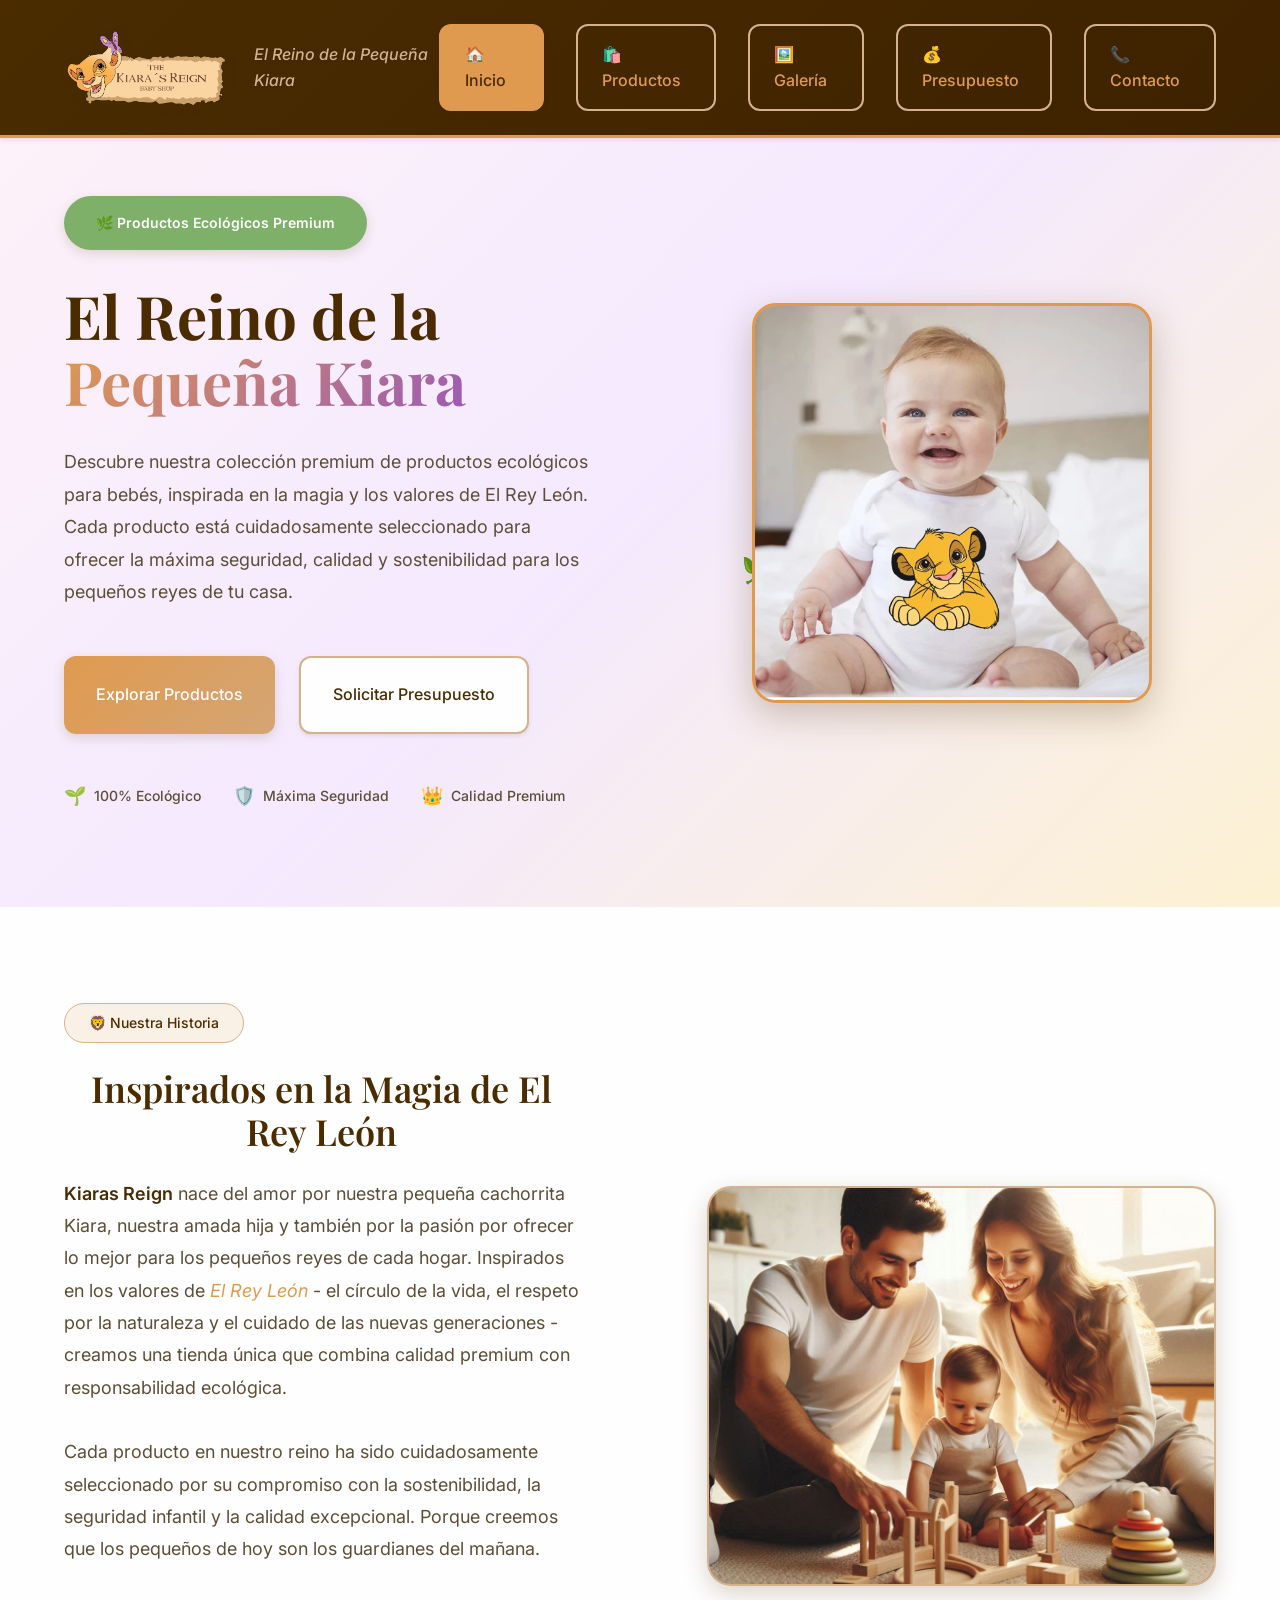
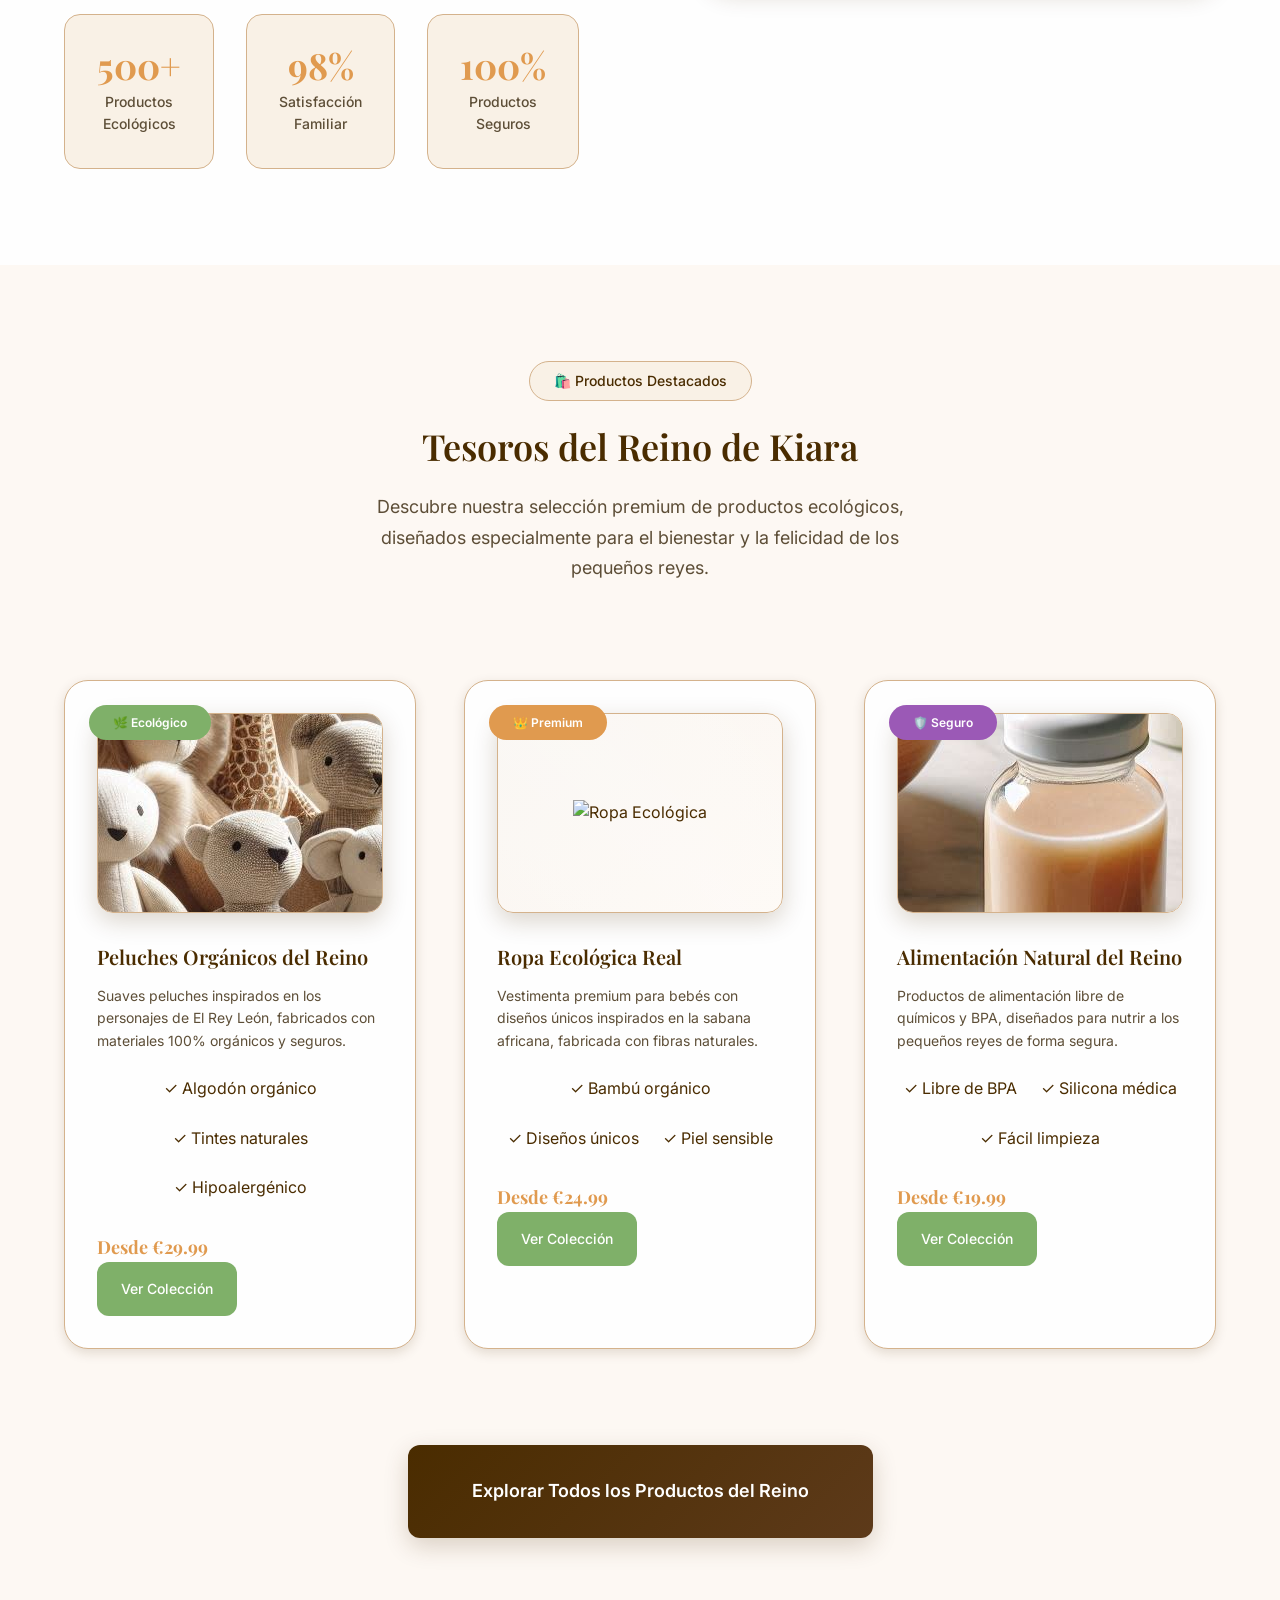
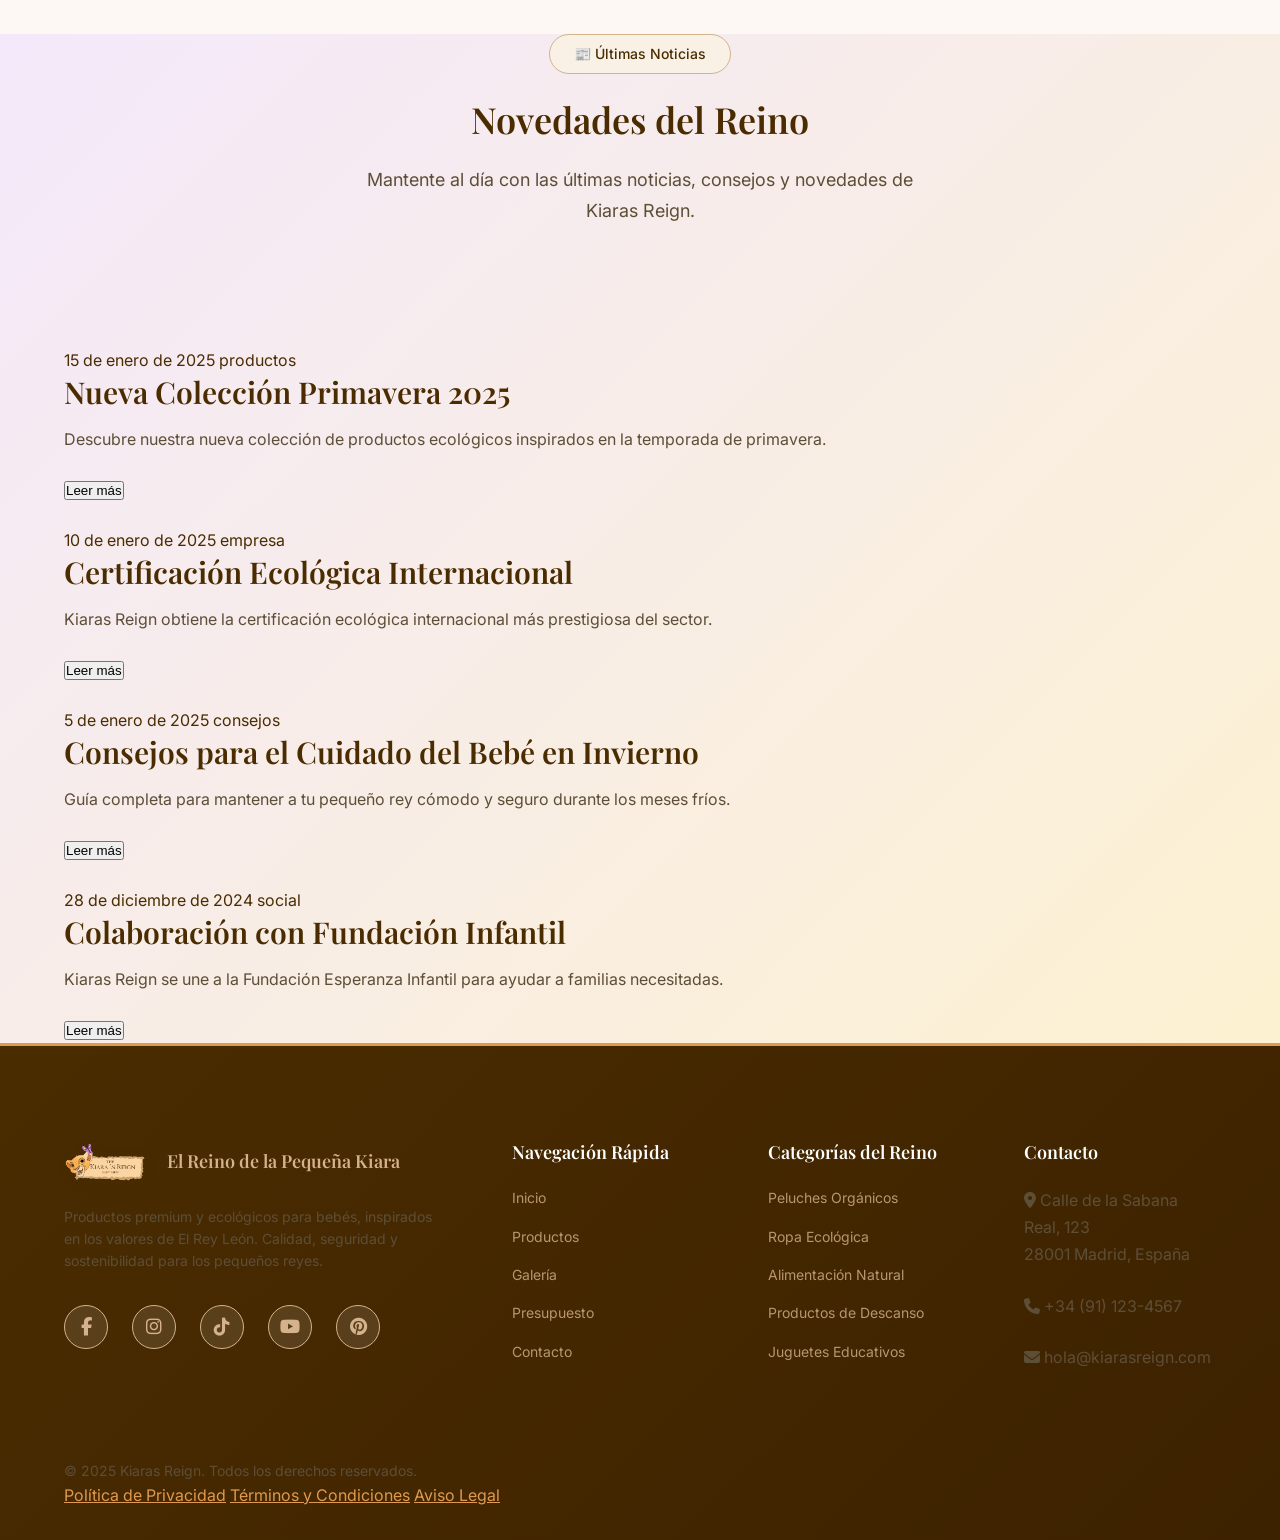
==== index.html @ 6eb83f9e "Add files via upload" ====
<!DOCTYPE html>
<html lang="es">
<head>
    <meta charset="UTF-8">
    <meta name="viewport" content="width=device-width, initial-scale=1.0">
    <title>Kiaras Reign - Tienda Premium de Productos para Bebés | El Reino de la Pequeña Kiara</title>
    <meta name="description" content="Kiaras Reign - Tienda premium de productos ecológicos para bebés inspirada en El Rey León. Calidad, seguridad y sostenibilidad para los pequeños reyes de la casa.">
    <meta name="keywords" content="productos bebés, ecológico, sostenible, Rey León, Kiara, premium, seguridad infantil, productos naturales">
    <meta name="author" content="Kiaras Reign Baby Shop">
    <meta name="robots" content="index, follow">
    
    <!-- Open Graph -->
    <meta property="og:title" content="Kiaras Reign - El Reino de la Pequeña Kiara">
    <meta property="og:description" content="Productos premium y ecológicos para bebés inspirados en El Rey León">
    <meta property="og:type" content="website">
    <meta property="og:url" content="https://kiarasreign.com">
    <meta property="og:image" content="https://kiarasreign.com/images/og-kiara.jpg">
    
    <link rel="canonical" href="https://kiarasreign.com">
    <link rel="stylesheet" href="css/style.css">
    <link rel="preconnect" href="https://fonts.googleapis.com">
    <link rel="preconnect" href="https://fonts.gstatic.com" crossorigin>
    <link href="https://fonts.googleapis.com/css2?family=Playfair+Display:wght@400;600;700&family=Inter:wght@300;400;500;600&display=swap" rel="stylesheet">

    <!-- Iconos -->
    <link rel="stylesheet" href="https://cdnjs.cloudflare.com/ajax/libs/font-awesome/6.5.2/css/all.min.css" integrity="sha512-SnH5WK+bZxgPHs44uWIX+LLJAJ9/2PkPKZ5QiAj6Ta86w+fsb2TkcmfRyVX3pBnMFcV7oQPJkl9QevSCWr3W6A==" crossorigin="anonymous" referrerpolicy="no-referrer">
</head>
<body>
    <!-- Header Principal -->
    <header class="main-header">
        <nav class="navbar">
            <div class="nav-container">
                <div class="logo">
                    <div class="logo-icon">
                        <img src="images/logo.png" alt="Kiaras Reign - El Reino de la Pequeña Kiara" class="logo-image">
                    </div>
                    <div class="logo-text">
                        <span class="tagline">El Reino de la Pequeña Kiara</span>
                    </div>
                </div>

                <ul class="nav-menu">
                    <li><a href="index.html" class="nav-link active">🏠 Inicio</a></li>
                    <li><a href="productos.html" class="nav-link">🛍️ Productos</a></li>
                    <li><a href="galeria.html" class="nav-link">🖼️ Galería</a></li>
                    <li><a href="presupuesto.html" class="nav-link">💰 Presupuesto</a></li>
                    <li><a href="contacto.html" class="nav-link">📞 Contacto</a></li>
                </ul>
                <div class="hamburger">
                    <span></span>
                    <span></span>
                    <span></span>
                </div>
            </div>
        </nav>
    </header>

    <!-- Contenido Principal -->
    <main class="main-content">
        <!-- Sección Hero -->
        <section class="hero-section">
            <div class="hero-container">
                <div class="hero-content">
                    <div class="hero-badge">🌿 Productos Ecológicos Premium</div>
                    <h1 class="hero-title">
                        El Reino de la 
                        <span class="text-gradient">Pequeña Kiara</span>
                    </h1>
                    <p class="hero-description">
                        Descubre nuestra colección premium de productos ecológicos para bebés, 
                        inspirada en la magia y los valores de El Rey León. Cada producto está 
                        cuidadosamente seleccionado para ofrecer la máxima seguridad, calidad 
                        y sostenibilidad para los pequeños reyes de tu casa.
                    </p>
                    <div class="hero-buttons">
                        <a href="productos.html" class="btn btn-primary">
                            Explorar Productos
                        </a>
                        <a href="presupuesto.html" class="btn btn-secondary">
                            Solicitar Presupuesto
                        </a>
                    </div>
                    <div class="hero-features">
                        <div class="feature-item">
                            <span class="feature-icon">🌱</span>
                            <span>100% Ecológico</span>
                        </div>
                        <div class="feature-item">
                            <span class="feature-icon">🛡️</span>
                            <span>Máxima Seguridad</span>
                        </div>
                        <div class="feature-item">
                            <span class="feature-icon">👑</span>
                            <span>Calidad Premium</span>
                        </div>
                    </div>
                </div>
                <div class="hero-visual">
                    <div class="floating-elements">
                        <div class="floating-item crown">👑</div>
                        <div class="floating-item leaf">🌿</div>
                        <div class="floating-item heart">💚</div>
                        <div class="floating-item star">⭐</div>
                    </div>
                    <div class="hero-image-placeholder">
                        <img src="images/kiara.jpg" alt="El Reino de Kiara" class="hero-main-image">
                    </div>
                </div>
            </div>
        </section>

        <!-- Sección Sobre Nosotros -->
        <section class="about-section">
            <div class="container">
                <div class="about-content">
                    <div class="about-text">
                        <div class="section-badge">🦁 Nuestra Historia</div>
                        <h2 class="section-title">Inspirados en la Magia de El Rey León</h2>
                        <div class="about-description">
                            <p>
                                <strong>Kiaras Reign</strong> nace del amor por nuestra pequeña cachorrita Kiara, nuestra amada hija y también
                                por la pasión por ofrecer lo mejor para los pequeños reyes de cada hogar. 
                                Inspirados en los valores de <em>El Rey León</em> - el círculo de la vida, el respeto por la naturaleza 
                                y el cuidado de las nuevas generaciones - creamos una tienda única que combina calidad premium 
                                con responsabilidad ecológica.
                            </p>
                            <p>
                                Cada producto en nuestro reino ha sido cuidadosamente seleccionado por su compromiso con la 
                                sostenibilidad, la seguridad infantil y la calidad excepcional. Porque creemos que los pequeños 
                                de hoy son los guardianes del mañana.
                            </p>
                        </div>
                        <div class="about-stats">
                            <div class="stat-item">
                                <div class="stat-number">500+</div>
                                <div class="stat-label">Productos Ecológicos</div>
                            </div>
                            <div class="stat-item">
                                <div class="stat-number">98%</div>
                                <div class="stat-label">Satisfacción Familiar</div>
                            </div>
                            <div class="stat-item">
                                <div class="stat-number">100%</div>
                                <div class="stat-label">Productos Seguros</div>
                            </div>
                        </div>
                    </div>
                    <div class="about-image">
                        <div class="image-placeholder">
                            <div class="image-content">
                                <img src="images/familia.jpg" alt="Familia jugando con Kiaras Reign" class="about-main-image">
                            </div>
                        </div>
                        <div class="image-badges">
                            <div class="badge eco">🌿 Eco-Friendly</div>
                            <div class="badge premium">👑 Premium</div>
                        </div>
                    </div>
                </div>
            </div>
        </section>

        <!-- Sección Productos Destacados -->
        <section class="products-section">
            <div class="container">
                <div class="section-header">
                    <div class="section-badge">🛍️ Productos Destacados</div>
                    <h2 class="section-title">Tesoros del Reino de Kiara</h2>
                    <p class="section-description">
                        Descubre nuestra selección premium de productos ecológicos, diseñados especialmente 
                        para el bienestar y la felicidad de los pequeños reyes.
                    </p>
                </div>
                <div class="products-grid">
                    <div class="product-card">
                        <div class="product-badge eco">🌿 Ecológico</div>
                        <div class="product-image">
                            <div class="image-placeholder">
                                <div class="image-content">
                                    <img src="images/peluche.jpg" alt="Peluche Orgánico" class="teddy-bear-image">
                                </div>
                            </div>
                        </div>
                        <div class="product-info">
                            <h3 class="product-title">Peluches Orgánicos del Reino</h3>
                            <p class="product-description">
                                Suaves peluches inspirados en los personajes de El Rey León, 
                                fabricados con materiales 100% orgánicos y seguros.
                            </p>
                            <div class="product-features">
                                <span class="feature">✓ Algodón orgánico</span>
                                <span class="feature">✓ Tintes naturales</span>
                                <span class="feature">✓ Hipoalergénico</span>
                            </div>
                            <div class="product-price">Desde €29.99</div>
                            <a href="productos.html" class="btn btn-product">Ver Colección</a>
                        </div>
                    </div>

                    <div class="product-card">
                        <div class="product-badge premium">👑 Premium</div>
                        <div class="product-image">
                            <div class="image-placeholder">
                                <div class="image-content">
                                    <img src="images/ropa.jpg" alt="Ropa Ecológica" class="clothes-image">
                                </div>
                            </div>
                        </div>
                        <div class="product-info">
                            <h3 class="product-title">Ropa Ecológica Real</h3>
                            <p class="product-description">
                                Vestimenta premium para bebés con diseños únicos inspirados 
                                en la sabana africana, fabricada con fibras naturales.
                            </p>
                            <div class="product-features">
                                <span class="feature">✓ Bambú orgánico</span>
                                <span class="feature">✓ Diseños únicos</span>
                                <span class="feature">✓ Piel sensible</span>
                            </div>
                            <div class="product-price">Desde €24.99</div>
                            <a href="productos.html" class="btn btn-product">Ver Colección</a>
                        </div>
                    </div>

                    <div class="product-card">
                        <div class="product-badge safe">🛡️ Seguro</div>
                        <div class="product-image">
                            <div class="image-placeholder">
                                <div class="image-content">
                                    <img src="images/bodegón.jpg" alt="Alimentación Natural" class="food-image">
                                </div>
                            </div>
                        </div>
                        <div class="product-info">
                            <h3 class="product-title">Alimentación Natural del Reino</h3>
                            <p class="product-description">
                                Productos de alimentación libre de químicos y BPA, 
                                diseñados para nutrir a los pequeños reyes de forma segura.
                            </p>
                            <div class="product-features">
                                <span class="feature">✓ Libre de BPA</span>
                                <span class="feature">✓ Silicona médica</span>
                                <span class="feature">✓ Fácil limpieza</span>
                            </div>
                            <div class="product-price">Desde €19.99</div>
                            <a href="productos.html" class="btn btn-product">Ver Colección</a>
                        </div>
                    </div>
                </div>
                <div class="products-cta">
                    <a href="productos.html" class="btn btn-primary-large">
                        Explorar Todos los Productos del Reino
                    </a>
                </div>
            </div>
        </section>

        <!-- Sección de Noticias (Nueva) -->
        <section class="news-section">
            <div class="container">
                <div class="section-header">
                    <div class="section-badge">📰 Últimas Noticias</div>
                    <h2 class="section-title">Novedades del Reino</h2>
                    <p class="section-description">
                        Mantente al día con las últimas noticias, consejos y novedades de Kiaras Reign.
                    </p>
                </div>
                <div id="news-container" class="news-grid">
                    <!-- Las noticias se cargarán aquí dinámicamente -->
                    <div class="loading-message">Cargando noticias...</div>
                </div>
            </div>
        </section>
    </main>

    <!-- Footer -->
    <footer class="main-footer">
        <div class="container">
            <div class="footer-content">
                <div class="footer-section">
                    <div class="footer-logo">
                        <div class="logo-icon">
                            <img src="images/logo.png" alt="Kiaras Reign" class="footer-logo-image">
                        </div>
                        <div class="logo-text">
                            <span>El Reino de la Pequeña Kiara</span>
                        </div>
                    </div>
                    <p class="footer-description">
                        Productos premium y ecológicos para bebés, inspirados en los valores 
                        de El Rey León. Calidad, seguridad y sostenibilidad para los pequeños reyes.
                    </p>
                    <div class="footer-social">
                        <a href="#" class="social-icon-link" aria-label="Facebook">
                            <i class="fab fa-facebook-f"></i>
                        </a>
                        <a href="#" class="social-icon-link" aria-label="Instagram">
                            <i class="fab fa-instagram"></i>
                        </a>
                        <a href="#" class="social-icon-link" aria-label="TikTok">
                            <i class="fab fa-tiktok"></i>
                        </a>
                        <a href="#" class="social-icon-link" aria-label="YouTube">
                            <i class="fab fa-youtube"></i>
                        </a>
                        <a href="#" class="social-icon-link" aria-label="Pinterest">
                            <i class="fab fa-pinterest"></i>
                        </a>
                    </div>
                </div>
                
                <div class="footer-section">
                    <h4 class="footer-title">Navegación Rápida</h4>
                    <ul class="footer-links">
                        <li><a href="index.html">Inicio</a></li>
                        <li><a href="productos.html">Productos</a></li>
                        <li><a href="galeria.html">Galería</a></li>
                        <li><a href="presupuesto.html">Presupuesto</a></li>
                        <li><a href="contacto.html">Contacto</a></li>
                    </ul>
                </div>
                
                <div class="footer-section">
                    <h4 class="footer-title">Categorías del Reino</h4>
                    <ul class="footer-links">
                        <li><a href="productos.html#peluches">Peluches Orgánicos</a></li>
                        <li><a href="productos.html#ropa">Ropa Ecológica</a></li>
                        <li><a href="productos.html#alimentacion">Alimentación Natural</a></li>
                        <li><a href="productos.html#descanso">Productos de Descanso</a></li>
                        <li><a href="productos.html#juguetes">Juguetes Educativos</a></li>
                    </ul>
                </div>
                
                <div class="footer-section">
                    <h4 class="footer-title">Contacto</h4>
                    <div class="footer-contact">
                        <p><i class="fas fa-map-marker-alt"></i> Calle de la Sabana Real, 123<br>28001 Madrid, España</p>
                        <p><i class="fas fa-phone"></i> +34 (91) 123-4567</p>
                        <p><i class="fas fa-envelope"></i> hola@kiarasreign.com</p>
                    </div>
                </div>
            </div>
            
            <div class="footer-bottom">
                <div class="footer-legal">
                    <p>&copy; 2025 Kiaras Reign. Todos los derechos reservados.</p>
                    <div class="legal-links">
                        <a href="#">Política de Privacidad</a>
                        <a href="#">Términos y Condiciones</a>
                        <a href="#">Aviso Legal</a>
                    </div>
                </div>
            </div>
        </div>
    </footer>

    <!-- Scripts -->
    <script src="js/main.js"></script>
</body>
</html>
---- css/style.css ----
/* ===== RESET Y CONFIGURACIONES GLOBALES ===== */
* {
    margin: 0;
    padding: 0;
    box-sizing: border-box;
}

html {
    scroll-behavior: smooth;
    font-size: 16px;
}

body {
    font-family: 'Inter', -apple-system, BlinkMacSystemFont, 'Segoe UI', Roboto, sans-serif;
    line-height: 1.6;
    color: var(--text-primary);
    background: linear-gradient(135deg, #FDF2F8 0%, #F3E8FF 50%, #FEF3C7 100%);
    min-height: 100vh;
}

/* ===== VARIABLES CSS ===== */
:root {
    /* Colores Primarios - Basados en mi prototipo Figma */
    --brown-savana: #4A2C00;
    --cream: #D4B28C;
    --golden-kiara: #E09A4F;
    
    /* Colores Secundarios */
    --purple-butterfly: #9B59B6;
    --green-savana: #7FB069;
    --baby-pink: #F2C8B8;
    
    /* Colores Neutros */
    --white-cloud: #FEFEFE;
    --smooth-grey: #F5F5F5;
    --medium-grey: #8B8B8B;
    
    /* Colores de Texto */
    --text-primary: #4A2C00;;
    --text-secondary: #5D4E37;
    --text-light: #8B7355;
    --text-white: #FFFFFF;
    
    /* Fondos */
    --bg-primary: #FEFEFE;
    --bg-secondary: #FDF8F3;
    --bg-accent: #F9F1E6;
    
    /* Sombras */
    --shadow-sm: 0 2px 4px rgba(74, 44, 0, 0.1);
    --shadow-md: 0 4px 12px rgba(74, 44, 0, 0.15);
    --shadow-lg: 0 8px 25px rgba(74, 44, 0, 0.2);
    --shadow-xl: 0 12px 35px rgba(74, 44, 0, 0.25);
    
    /* Transiciones */
    --transition-fast: 0.2s ease-in-out;
    --transition-normal: 0.3s ease-in-out;
    --transition-slow: 0.5s ease-in-out;
    
    /* Espaciados */
    --spacing-xs: 0.5rem;   /* 8px */
    --spacing-sm: 1rem;     /* 16px */
    --spacing-md: 1.5rem;   /* 24px */
    --spacing-lg: 2rem;     /* 32px */
    --spacing-xl: 3rem;     /* 48px */
    --spacing-2xl: 4rem;    /* 64px */
    --spacing-3xl: 6rem;    /* 96px */
    
    /* Tipografía */
    --font-heading: 'Playfair Display', Georgia, serif;
    --font-body: 'Inter', -apple-system, BlinkMacSystemFont, sans-serif;
    
    /* Tamaños de Fuente */
    --text-xs: 0.75rem;     /* 12px */
    --text-sm: 0.875rem;    /* 14px */
    --text-base: 1rem;      /* 16px */
    --text-lg: 1.125rem;    /* 18px */
    --text-xl: 1.25rem;     /* 20px */
    --text-2xl: 1.5rem;     /* 24px */
    --text-3xl: 1.875rem;   /* 30px */
    --text-4xl: 2.25rem;    /* 36px */
    --text-5xl: 3rem;       /* 48px */
    --text-6xl: 3.75rem;    /* 60px */
    
    /* Radios de Borde */
    --radius-sm: 6px;
    --radius-md: 12px;
    --radius-lg: 16px;
    --radius-xl: 24px;
    --radius-full: 9999px;

    
}
/* Títulos principales con colores cálidos */
h1, h2, h3, h4, h5, h6 {
    font-family: var(--font-heading);
    font-weight: 600;
    line-height: 1.2;
    color: var(--brown-savana) 
    margin-bottom: (--spacing-sm);
}

/* Título principal del hero */
.hero-title, .page-title {
    color: var(--brown-savana) !important;
}

/* Títulos de sección */
.section-title {
    color: var(--brown-savana) !important;
}

/* Texto de formularios */
.form-label {
    color: var(--brown-savana) !important;
} 

/* Texto del cuerpo más cálido */
p, .form-description, .section-description {
    color: var(--text-secondary) !important;
}

/* Asegurar que el texto no sea negro */
body {
    color: var(--brown-savana);
}

/* ===== TIPOGRAFÍA ===== */
h1, h2, h3, h4, h5, h6 {
    font-family: var(--font-heading);
    font-weight: 600;
    line-height: 1.2;
    color: var(--brown-savana);
    margin-bottom: var(--spacing-sm);
}

h1 {
    font-size: var(--text-5xl);
    font-weight: 700;
}

h2 {
    font-size: var(--text-4xl);
    font-weight: 600;
}

h3 {
    font-size: var(--text-3xl);
    font-weight: 600;
}

h4 {
    font-size: var(--text-2xl);
    font-weight: 500;
}

p {
    font-family: var(--font-body);
    font-size: var(--text-base);
    line-height: 1.7;
    color: var(--text-secondary);
    margin-bottom: var(--spacing-md);
}

/* ===== UTILIDADES ===== */
.container {
    max-width: 1200px;
    margin: 0 auto;
    padding: 0 var(--spacing-md);
}

.text-gradient {
    background: linear-gradient(135deg, var(--golden-kiara), var(--purple-butterfly));
    -webkit-background-clip: text;
    -webkit-text-fill-color: transparent;
    background-clip: text;
}

.section-badge {
    display: inline-flex;
    align-items: center;
    gap: var(--spacing-xs);
    background: var(--bg-accent);
    color: var(--brown-savana);
    padding: var(--spacing-xs) var(--spacing-md);
    border-radius: var(--radius-full);
    font-size: var(--text-sm);
    font-weight: 500;
    margin-bottom: var(--spacing-md);
    border: 1px solid var(--cream);
}

.section-title {
    font-size: var(--text-4xl);
    color: var(--brown-savana);
    margin-bottom: var(--spacing-md);
    text-align: center;
}

.section-description {
    font-size: var(--text-lg);
    color: var(--text-secondary);
    text-align: center;
    max-width: 600px;
    margin: 0 auto var(--spacing-xl);
}

/* ===== BOTONES ===== */
.btn {
    display: inline-flex;
    align-items: center;
    gap: var(--spacing-xs);
    padding: var(--spacing-md) var(--spacing-lg);
    border-radius: var(--radius-md);
    font-family: var(--font-body);
    font-size: var(--text-base);
    font-weight: 500;
    text-decoration: none;
    transition: all var(--transition-normal);
    cursor: pointer;
    border: none;
    position: relative;
    overflow: hidden;
}

.btn-primary {
    background: linear-gradient(135deg, var(--golden-kiara), #D4A574);
    color: var(--text-white);
    box-shadow: var(--shadow-md);
}

.btn-primary:hover {
    transform: translateY(-2px);
    box-shadow: var(--shadow-lg);
    background: linear-gradient(135deg, #D4A574, var(--golden-kiara));
}

.btn-secondary {
    background: var(--bg-primary);
    color: var(--brown-savana);
    border: 2px solid var(--cream);
    box-shadow: var(--shadow-sm);
}

.btn-secondary:hover {
    background: var(--cream);
    transform: translateY(-2px);
    box-shadow: var(--shadow-md);
}

.btn-product {
    background: var(--green-savana);
    color: var(--text-white);
    font-size: var(--text-sm);
    padding: var(--spacing-sm) var(--spacing-md);
}

.btn-product:hover {
    background: #6B9B5A;
    transform: translateY(-1px);
}

.btn-primary-large {
    background: linear-gradient(135deg, var(--brown-savana), #5D3A1A);
    color: var(--text-white);
    padding: var(--spacing-lg) var(--spacing-2xl);
    font-size: var(--text-lg);
    font-weight: 600;
    box-shadow: var(--shadow-lg);
}

.btn-primary-large:hover {
    transform: translateY(-3px);
    box-shadow: var(--shadow-xl);
}

/* ===== HEADER Y NAVEGACIÓN ===== */
.main-header {
    background: linear-gradient(135deg, var(--brown-savana), #3D2200);
    backdrop-filter: blur(10px);
    border-bottom: 3px solid var(--golden-kiara);
    position: fixed;
    top: 0;
    left: 0;
    right: 0;
    z-index: 1000;
    box-shadow: var(--shadow-sm);
}

.navbar {
    padding: var(--spacing-md) 0;
}

.nav-container {
    max-width: 1200px;
    margin: 0 auto;
    padding: 0 var(--spacing-md);
    display: flex;
    align-items: center;
    justify-content: space-between;
}

.logo {
    display: flex;
    align-items: center;
    gap: var(--spacing-md);
    text-decoration: none;
}

.logo-icon {
    font-size: var(--text-4xl);
    filter: drop-shadow(2px 2px 4px rgba(74, 44, 0, 0.2));
}

.logo-text h1 {
    font-family: var(--font-heading);
    font-size: var(--text-2xl);
    font-weight: 700;
    color: var(--cream);
    margin: 0;
    line-height: 1;
}

.logo-image {
    height: 100px;
    width: auto;
    object-fit: contain;
    display: block;
}

.logo {
    display: flex;
    align-items: center;
    gap: var(--spacing-sm);
}

.logo-text .tagline {
    font-size: var(--text-sm);
    color: var(--cream) !important;
    font-weight: 500;
    font-style: italic;
    text-shadow: 0 1px 2px rgba(0,0,0,0.1);
}

@media (max-width: 768px) { 
    .logo-image {
        height: 50px;
    }
    
    .logo {
        flex-direction: column;
        text-align: center;
        gap: var(--spacing-xs);
    }
    
    .logo-text .tagline {
        font-size: var(--text-xs); 
    }
}

@media (min-width: 1200px) {
    .logo-image {
        height: 80px;
    }
    
    .logo-text .tagline {
        font-size: var(--text-base); 
    }
}

.logo h1 {
    display: none;
}

.tagline {
    font-family: var(--font-body);
    font-size: var(--text-sm);
    color: var(--text-light);
    font-style: italic;
}

.nav-menu {
    display: flex;
    list-style: none;
    gap: var(--spacing-lg);
    align-items: center;
}

.nav-link {
    font-family: var(--font-body);
    font-size: var(--text-base);
    font-weight: 500;
    color: var(--golden-kiara);
    text-decoration: none;
    padding: var(--spacing-sm) var(--spacing-md);
    border: 2px solid var(--cream)  !important;
    border-radius: var(--radius-md);
    transition: all var(--transition-normal);
    position: relative;
    display: flex;
    align-items: center;
    gap: var(--spacing-xs);
}

.nav-link:hover {
    color: var(--brown-savana);
    background: var(--golden-kiara);
    border-color: var(--golden-kiara) !important;
    transform: translateY(-1px);
    box-shadow: 0 4px 12px rgba(224, 154, 79, 0.3);
}

.nav-link.active {
    color: var(--brown-savana);
    background: var(--golden-kiara);
    border-color: var(--golden-kiara) !important;
    box-shadow: var(--shadow-sm);
}

.hamburger {
    display: none;
    flex-direction: column;
    cursor: pointer;
    gap: 4px;
}

.hamburger span {
    width: 25px;
    height: 3px;
    background: var(--white-cloud);
    box-shadow: 0 1px 2px rgba(0,0,0,0.2);
    border-radius: 2px;
    transition: all var(--transition-normal);
}

.hamburger:hover span {
  background: var(--golden-kiara) !important;
}

/* ===== CONTENIDO PRINCIPAL ===== */
.main-content {
    margin-top: 100px;
}

/* ===== SECCIÓN HERO ===== */
.hero-section {
    padding: var(--spacing-3xl) 0;
    background: linear-gradient(135deg, 
        rgba(253, 242, 248, 0.8) 0%, 
        rgba(243, 232, 255, 0.8) 50%, 
        rgba(254, 243, 199, 0.8) 100%);
    position: relative;
    overflow: hidden;
}

.hero-container {
    max-width: 1200px;
    margin: 0 auto;
    padding: 0 var(--spacing-md);
    display: grid;
    grid-template-columns: 1fr 1fr;
    gap: var(--spacing-3xl);
    align-items: center;
}

.hero-content {
    z-index: 2;
}

.hero-badge {
    display: inline-flex;
    align-items: center;
    gap: var(--spacing-xs);
    background: var(--green-savana);
    color: var(--text-white);
    padding: var(--spacing-sm) var(--spacing-lg);
    border-radius: var(--radius-full);
    font-size: var(--text-sm);
    font-weight: 600;
    margin-bottom: var(--spacing-lg);
    box-shadow: var(--shadow-md);
}

.hero-title {
    font-size: var(--text-6xl);
    font-weight: 700;
    line-height: 1.1;
    margin-bottom: var(--spacing-lg);
    color: var(--brown-savana);
}

.hero-description {
    font-size: var(--text-lg);
    color: var(--text-secondary);
    margin-bottom: var(--spacing-xl);
    line-height: 1.8;
}

.hero-buttons {
    display: flex;
    gap: var(--spacing-md);
    margin-bottom: var(--spacing-xl);
    flex-wrap: wrap;
}

.hero-features {
    display: flex;
    gap: var(--spacing-lg);
    flex-wrap: wrap;
}

.feature-item {
    display: flex;
    align-items: center;
    gap: var(--spacing-xs);
    font-size: var(--text-sm);
    font-weight: 500;
    color: var(--text-secondary);
}

.feature-icon {
    font-size: var(--text-lg);
}

.hero-visual {
    position: relative;
    display: flex;
    align-items: center;
    justify-content: center;
}

.floating-elements {
    position: absolute;
    top: 0;
    left: 0;
    right: 0;
    bottom: 0;
    pointer-events: none;
}

.floating-item {
    position: absolute;
    font-size: var(--text-3xl);
    animation: float 6s ease-in-out infinite;
}

.floating-item.crown {
    top: 10%;
    right: 20%;
    animation-delay: 0s;
}

.floating-item.leaf {
    top: 60%;
    left: 10%;
    animation-delay: 1.5s;
}

.floating-item.heart {
    bottom: 20%;
    right: 30%;
    animation-delay: 3s;
}

.floating-item.star {
    top: 30%;
    left: 20%;
    animation-delay: 4.5s;
}

@keyframes float {
    0%, 100% { transform: translateY(0px) rotate(0deg); }
    50% { transform: translateY(-20px) rotate(5deg); }
}

.hero-image-placeholder {
    width: 400px;
    height: 400px;
    background: linear-gradient(135deg, var(--cream), var(--baby-pink));
    border-radius: var(--radius-xl);
    display: flex;
    align-items: center;
    justify-content: center;
    box-shadow: var(--shadow-xl);
    border: 3px solid var(--golden-kiara);
    position: relative;
    overflow: hidden;
}

.hero-image-placeholder::before {
    content: '';
    position: absolute;
    top: -50%;
    left: -50%;
    width: 200%;
    height: 200%;
    background: linear-gradient(45deg, transparent, rgba(255, 255, 255, 0.1), transparent);
    animation: shimmer 3s infinite;
}

@keyframes shimmer {
    0% { transform: translateX(-100%) translateY(-100%) rotate(45deg); }
    100% { transform: translateX(100%) translateY(100%) rotate(45deg); }
}

.image-content {
    text-align: center;
    z-index: 2;
}

.image-icon {
    font-size: var(--text-6xl);
    display: block;
    margin-bottom: var(--spacing-md);
    filter: drop-shadow(2px 2px 4px rgba(0, 0, 0, 0.1));
}

.image-content p {
    font-family: var(--font-heading);
    font-size: var(--text-lg);
    font-weight: 600;
    color: var(--brown-savana);
    margin: 0;
}

/* ===== SECCIÓN SOBRE NOSOTROS ===== */
.about-section {
    padding: var(--spacing-3xl) 0;
    background: var(--bg-primary);
}

.about-content {
    display: grid;
    grid-template-columns: 1fr 1fr;
    gap: var(--spacing-3xl);
    align-items: center;
}

.about-text {
    padding-right: var(--spacing-lg);
}

.about-description p {
    font-size: var(--text-lg);
    line-height: 1.8;
    margin-bottom: var(--spacing-lg);
}

.about-description strong {
    color: var(--brown-savana);
    font-weight: 600;
}

.about-description em {
    color: var(--golden-kiara);
    font-style: italic;
}

.about-stats {
    display: grid;
    grid-template-columns: repeat(3, 1fr);
    gap: var(--spacing-lg);
    margin-top: var(--spacing-xl);
}

.stat-item {
    text-align: center;
    padding: var(--spacing-lg);
    background: var(--bg-accent);
    border-radius: var(--radius-lg);
    border: 1px solid var(--cream);
}

.stat-number {
    font-family: var(--font-heading);
    font-size: var(--text-4xl);
    font-weight: 700;
    color: var(--golden-kiara);
    line-height: 1;
    margin-bottom: var(--spacing-xs);
}

.stat-label {
    font-size: var(--text-sm);
    font-weight: 500;
    color: var(--text-secondary);
}

.about-image {
    position: relative;
}

.about-main-image {
    width: 100%;
    height: 100%;
    object-fit: cover; 
    border-radius: 20px; 
}

.hero-main-image {
    width: 100%;
    height: 100%;
    object-fit: cover; 
    border-radius: 20px; 
}

.image-placeholder {
    width: 100%;
    height: 400px;
    background: linear-gradient(135deg, var(--baby-pink), var(--purple-butterfly));
    border-radius: var(--radius-xl);
    display: flex;
    align-items: center;
    justify-content: center;
    box-shadow: var(--shadow-lg);
    border: 2px solid var(--cream);
    position: relative;
    overflow: hidden;
}

.image-badges {
    position: absolute;
    top: var(--spacing-md);
    left: var(--spacing-md);
    display: flex;
    flex-direction: column;
    gap: var(--spacing-sm);
}

.badge {
    padding: var(--spacing-xs) var(--spacing-md);
    border-radius: var(--radius-full);
    font-size: var(--text-xs);
    font-weight: 600;
    box-shadow: var(--shadow-sm);
}

.badge.eco {
    background: var(--green-savana);
    color: var(--text-white);
}

.badge.premium {
    background: var(--golden-kiara);
    color: var(--text-white);
}

/* ===== SECCIÓN PRODUCTOS ===== */
.products-section {
    padding: var(--spacing-3xl) 0;
    background: var(--bg-secondary);
}

.section-header {
    text-align: center;
    margin-bottom: var(--spacing-3xl);
}

.products-grid {
    display: grid;
    grid-template-columns: repeat(auto-fit, minmax(350px, 1fr));
    gap: var(--spacing-xl);
    margin-bottom: var(--spacing-3xl);
}

.product-card {
    background: var(--bg-primary);
    border-radius: var(--radius-xl);
    padding: var(--spacing-lg);
    box-shadow: var(--shadow-md);
    border: 1px solid var(--cream);
    transition: all var(--transition-normal);
    position: relative;
    overflow: hidden;
}

.product-card:hover {
    transform: translateY(-5px);
    box-shadow: var(--shadow-xl);
}

.product-badge {
    position: absolute;
    top: var(--spacing-md);
    left: var(--spacing-md);
    padding: var(--spacing-xs) var(--spacing-md);
    border-radius: var(--radius-full);
    font-size: var(--text-xs);
    font-weight: 600;
    z-index: 10;
}

.product-badge.eco {
    background: var(--green-savana);
    color: var(--text-white);
}

.product-badge.premium {
    background: var(--golden-kiara);
    color: var(--text-white);
}

.product-badge.safe {
    background: var(--purple-butterfly);
    color: var(--text-white);
}

.product-image {
    margin-bottom: var(--spacing-lg);
    position: relative;
}

.product-image .image-placeholder {
    height: 200px;
    background: linear-gradient(135deg, #F9F5F0, #FDF8F3); 
    border-radius: var(--radius-lg);
    border: 1px solid var(--cream);
    
    display: flex;
    flex-direction: column; 
    align-items: center;  
    justify-content: center;
    text-align: center;
    
    position: relative;
    overflow: hidden;
}

.product-image .image-placeholder::before {
    content: '';
    position: absolute;
    top: -50%;
    left: -50%;
    width: 200%;
    height: 200%;
    background: linear-gradient(45deg, transparent, rgba(255, 255, 255, 0.3), transparent);
    animation: shimmer 4s infinite;
}

.product-image .image-content {
    z-index: 2;
    padding: var(--spacing-md);
}

.product-image .image-icon {
    font-size: var(--text-5xl);
    margin-bottom: var(--spacing-sm);
    filter: drop-shadow(2px 2px 4px rgba(0, 0, 0, 0.1));
}

.product-image .image-content p {
    font-family: var(--font-heading);
    font-size: var(--text-lg);
    font-weight: 600;
    color: var(--brown-savana);
    margin: 0;
}

.product-content {
    text-align: center;
}

.product-title {
    font-size: var(--text-xl);
    color: var(--brown-savana);
    margin-bottom: var(--spacing-sm);
}

.product-description {
    font-size: var(--text-sm);
    color: var(--text-secondary);
    margin-bottom: var(--spacing-md);
    line-height: 1.6;
}

.product-features {
    display: flex;
    justify-content: center;
    gap: var(--spacing-md);
    margin-bottom: var(--spacing-lg);
    flex-wrap: wrap;
}

.product-feature {
    font-size: var(--text-xs);
    color: var(--text-light);
    background: var(--bg-accent);
    padding: var(--spacing-xs) var(--spacing-sm);
    border-radius: var(--radius-sm);
    border: 1px solid var(--cream);
}

.product-footer {
    display: flex;
    justify-content: space-between;
    align-items: center;
    margin-top: var(--spacing-lg);
}

.product-price {
    font-family: var(--font-heading);
    font-size: var(--text-lg);
    font-weight: 700;
    color: var(--golden-kiara);
}

.products-cta {
    text-align: center;
}

/* ===== SECCIÓN CONTACTO ===== */
.contact-hero {
    padding: var(--spacing-3xl) 0;
    background: linear-gradient(135deg, 
        rgba(253, 242, 248, 0.8) 0%, 
        rgba(243, 232, 255, 0.8) 50%, 
        rgba(254, 243, 199, 0.8) 100%);
}

.hero-stats {
    display: grid;
    grid-template-columns: repeat(3, 1fr);
    gap: var(--spacing-lg);
    margin-top: var(--spacing-xl);
}

.hero-stats .stat-item {
    display: flex;
    align-items: center;
    gap: var(--spacing-md);
    background: var(--bg-primary);
    padding: var(--spacing-lg);
    border-radius: var(--radius-lg);
    box-shadow: var(--shadow-sm);
    border: 1px solid var(--cream);
}

.stat-icon {
    font-size: var(--text-3xl);
}

.stat-text {
    text-align: left;
}

.contact-main-section {
    padding: var(--spacing-3xl) 0;
    background: var(--bg-primary);
}

.contact-layout {
    display: grid;
    grid-template-columns: 2fr 1fr;
    gap: var(--spacing-3xl);
}

.contact-form-container {
    background: var(--bg-secondary);
    padding: var(--spacing-2xl);
    border-radius: var(--radius-xl);
    box-shadow: var(--shadow-lg);
    border: 1px solid var(--cream);
}

.form-header {
    text-align: center;
    margin-bottom: var(--spacing-xl);
}

.form-title {
    font-size: var(--text-3xl);
    color: var(--brown-savana);
    margin-bottom: var(--spacing-md);
}

.form-description {
    font-size: var(--text-lg);
    color: var(--text-secondary);
    margin: 0;
}

.contact-form {
    display: flex;
    flex-direction: column;
    gap: var(--spacing-lg);
}

.map-card {
  grid-column: 1;
  grid-row: 1;
}

.showroom-card {
  grid-column: 2;
  grid-row: 1;
}

.directions-card {
  grid-column: 1;
  grid-row: 2;
}

.booking-card {
  grid-column: 2;
  grid-row: 2;
}

.map-wrapper {
  height: 350px !important;
  position: relative;
  border-radius: var(--radius-lg);
  overflow: hidden;
}

.map-iframe {
  width: 100%;
  height: 280px !important; /* Dejar espacio para el botón */
  border: none;
  border-radius: var(--radius-md);
}

.map-button {
  position: absolute;
  bottom: var(--spacing-md);
  left: 50%;
  transform: translateX(-50%);
  background: var(--golden-kiara);
  color: var(--brown-savana);
  padding: var(--spacing-sm) var(--spacing-lg);
  border-radius: var(--radius-md);
  text-decoration: none;
  font-weight: 600;
  box-shadow: var(--shadow-md);
  transition: all var(--transition-normal);
  z-index: 10;
}

.map-button:hover {
  background: var(--brown-savana);
  color: var(--white-cloud);
  transform: translateX(-50%) translateY(-2px);
  box-shadow: var(--shadow-lg);
}

.info-card {
  background: var(--bg-primary);
  border-radius: var(--radius-lg);
  padding: var(--spacing-xl);
  box-shadow: var(--shadow-md);
  height: fit-content;
  min-height: 350px;
  display: flex;
  flex-direction: column;
}

@media (max-width: 768px) {
  .visit-content {
    grid-template-columns: 1fr;
    grid-template-rows: auto auto auto auto;
    gap: var(--spacing-lg);
  }
  
  .map-card,
  .showroom-card,
  .directions-card,
  .booking-card {
    grid-column: 1;
  }
  
  .map-card { grid-row: 1; }
  .showroom-card { grid-row: 2; }
  .directions-card { grid-row: 3; }
  .booking-card { grid-row: 4; }
  
  .map-wrapper {
    height: 300px !important;
  }
  
  .map-iframe {
    height: 240px !important;
  }
}

@media (max-width: 1024px) and (min-width: 769px) {
  .visit-content {
    gap: var(--spacing-lg);
  }
  
  .info-card {
    min-height: 320px;
    padding: var(--spacing-lg);
  }
}

.form-row {
    display: grid;
    grid-template-columns: 1fr 1fr;
    gap: var(--spacing-lg);
}

.form-group {
    display: flex;
    flex-direction: column;
    gap: var(--spacing-xs);
}

.form-label {
    font-weight: 600;
    color: var(--brown-savana);
    font-size: var(--text-sm);
}

.form-label.required::after {
    content: ' *';
    color: #e74c3c;
}

.form-input,
.form-select,
.form-textarea {
    padding: var(--spacing-md);
    border: 2px solid var(--cream);
    border-radius: var(--radius-md);
    font-family: var(--font-body);
    font-size: var(--text-base);
    background: var(--bg-primary);
    color: var(--text-primary);
    transition: all var(--transition-normal);
}

.form-input:focus,
.form-select:focus,
.form-textarea:focus {
    outline: none;
    border-color: var(--golden-kiara);
    box-shadow: 0 0 0 3px rgba(224, 154, 79, 0.1);
}

.form-input.error,
.form-select.error,
.form-textarea.error {
    border-color: #e74c3c;
}

.form-textarea {
    resize: vertical;
    min-height: 120px;
}

.character-count {
    font-size: var(--text-xs);
    color: var(--text-light);
    text-align: right;
}

.form-error {
    color: #e74c3c;
    font-size: var(--text-xs);
    display: none;
}

.checkbox-container {
    display: flex;
    align-items: flex-start;
    gap: var(--spacing-sm);
    cursor: pointer;
    font-size: var(--text-sm);
    line-height: 1.5;
}

.checkbox-container input[type="checkbox"] {
    display: none;
}

.checkmark {
    width: 20px;
    height: 20px;
    border: 2px solid var(--cream);
    border-radius: var(--radius-sm);
    background: var(--bg-primary);
    position: relative;
    flex-shrink: 0;
    transition: all var(--transition-normal);
}

.checkbox-container input[type="checkbox"]:checked + .checkmark {
    background: var(--golden-kiara);
    border-color: var(--golden-kiara);
}

.checkbox-container input[type="checkbox"]:checked + .checkmark::after {
    content: '✓';
    position: absolute;
    top: 50%;
    left: 50%;
    transform: translate(-50%, -50%);
    color: var(--text-white);
    font-weight: bold;
    font-size: var(--text-xs);
}

.checkbox-text {
    color: var(--text-secondary);
}

.checkbox-text .link {
    color: var(--golden-kiara);
    text-decoration: underline;
}

.form-submit {
    text-align: center;
    margin-top: var(--spacing-lg);
}

.submit-note {
    margin-top: var(--spacing-md);
    font-size: var(--text-sm);
    color: var(--text-light);
}

.btn-loading {
    display: none;
    align-items: center;
    gap: var(--spacing-xs);
}

.spinner {
    width: 16px;
    height: 16px;
    border: 2px solid rgba(255, 255, 255, 0.3);
    border-top: 2px solid var(--text-white);
    border-radius: 50%;
    animation: spin 1s linear infinite;
}

@keyframes spin {
    0% { transform: rotate(0deg); }
    100% { transform: rotate(360deg); }
}

.contact-info-container {
    display: flex;
    flex-direction: column;
    gap: var(--spacing-lg);
}

.info-card {
    background: var(--bg-secondary);
    border-radius: var(--radius-xl);
    padding: var(--spacing-xl);
    box-shadow: var(--shadow-md);
    border: 1px solid var(--cream);
}

.card-header {
    margin-bottom: var(--spacing-lg);
}

.card-title {
    display: flex;
    align-items: center;
    gap: var(--spacing-sm);
    font-size: var(--text-xl);
    color: var(--brown-savana);
    margin: 0;
}

.card-icon {
    font-size: var(--text-2xl);
}

.contact-detail {
    display: flex;
    gap: var(--spacing-md);
    margin-bottom: var(--spacing-lg);
    align-items: flex-start;
}

.detail-icon {
    font-size: var(--text-xl);
    flex-shrink: 0;
    margin-top: 2px;
}

.detail-content strong {
    color: var(--brown-savana);
    font-weight: 600;
    display: block;
    margin-bottom: var(--spacing-xs);
}

.detail-content p {
    margin: 0;
    color: var(--text-secondary);
}

.detail-content small {
    color: var(--text-light);
    font-size: var(--text-xs);
}

.schedule-item {
    display: flex;
    justify-content: space-between;
    align-items: center;
    padding: var(--spacing-sm) 0;
    border-bottom: 1px solid var(--cream);
}

.schedule-item:last-child {
    border-bottom: none;
}

.schedule-day {
    font-weight: 500;
    color: var(--brown-savana);
}

.schedule-time {
    color: var(--text-secondary);
}

.schedule-note {
    margin-top: var(--spacing-md);
    padding: var(--spacing-md);
    background: var(--bg-accent);
    border-radius: var(--radius-md);
    font-size: var(--text-sm);
    color: var(--text-secondary);
}

/* ===== SECCIÓN UBICACIÓN ===== */
.location-section {
    padding: var(--spacing-3xl) 0;
    background: var(--bg-secondary);
}

.location-content {
    display: grid;
    grid-template-columns: 1fr 1fr;
    gap: var(--spacing-3xl);
    margin-top: var(--spacing-xl);
}

.map-container {
    position: relative;
}

.map-wrapper {
    position: relative;
    width: 100%;
    height: 400px;
    border-radius: var(--radius-xl);
    overflow: hidden;
    box-shadow: var(--shadow-lg);
}

.map-wrapper iframe {
    width: 100%;
    height: 100%;
    border: none;
}

.map-overlay {
    position: absolute;
    top: var(--spacing-lg);
    left: var(--spacing-lg);
    background: rgba(255, 255, 255, 0.95);
    backdrop-filter: blur(10px);
    padding: var(--spacing-lg);
    border-radius: var(--radius-lg);
    box-shadow: var(--shadow-md);
    max-width: 300px;
}

.map-info h3 {
    margin-bottom: var(--spacing-sm);
    color: var(--brown-savana);
}

.map-features {
    margin: var(--spacing-md) 0;
}

.map-features .feature-item {
    display: flex;
    align-items: center;
    gap: var(--spacing-xs);
    margin-bottom: var(--spacing-xs);
    font-size: var(--text-sm);
}

.location-info {
    display: flex;
    flex-direction: column;
    gap: var(--spacing-xl);
}

.info-section {
    background: var(--bg-primary);
    padding: var(--spacing-xl);
    border-radius: var(--radius-lg);
    box-shadow: var(--shadow-sm);
    border: 1px solid var(--cream);
}

.info-title {
    display: flex;
    align-items: center;
    gap: var(--spacing-sm);
    font-size: var(--text-xl);
    color: var(--brown-savana);
    margin-bottom: var(--spacing-md);
}

.info-icon {
    font-size: var(--text-2xl);
}

.info-list {
    list-style: none;
    margin: var(--spacing-md) 0;
}

.info-list li {
    padding: var(--spacing-xs) 0;
    color: var(--text-secondary);
    font-size: var(--text-sm);
}

.transport-options {
    display: flex;
    flex-direction: column;
    gap: var(--spacing-md);
}

.transport-item {
    display: flex;
    gap: var(--spacing-md);
    align-items: flex-start;
}

.transport-icon {
    font-size: var(--text-xl);
    flex-shrink: 0;
    margin-top: 2px;
}

.transport-content strong {
    color: var(--brown-savana);
    font-weight: 600;
    display: block;
    margin-bottom: var(--spacing-xs);
}

.transport-content p {
    margin: 0;
    color: var(--text-secondary);
    font-size: var(--text-sm);
}

.visit-actions {
    display: flex;
    gap: var(--spacing-md);
    margin-top: var(--spacing-md);
    flex-wrap: wrap;
}

.visit-section .container {
  max-width: 1200px;
}

/* ===== SECCIÓN FAQ ===== */
.faq-section {
    padding: var(--spacing-3xl) 0;
    background: var(--bg-primary);
}

.faq-container {
    max-width: 800px;
    margin: 0 auto;
}

.faq-item {
    border: 1px solid var(--cream);
    border-radius: var(--radius-lg);
    margin-bottom: var(--spacing-md);
    overflow: hidden;
    background: var(--bg-secondary);
}

.faq-question {
    padding: var(--spacing-lg);
    background: var(--bg-accent);
    cursor: pointer;
    display: flex;
    justify-content: space-between;
    align-items: center;
    transition: all var(--transition-normal);
}

.faq-question:hover {
    background: var(--cream);
}

.faq-question h3 {
    margin: 0;
    font-size: var(--text-lg);
    color: var(--brown-savana);
}

.faq-toggle {
    font-size: var(--text-2xl);
    font-weight: bold;
    color: var(--golden-kiara);
    transition: transform var(--transition-normal);
}

.faq-answer {
    padding: 0 var(--spacing-lg);
    max-height: 0;
    overflow: hidden;
    transition: all var(--transition-normal);
}

.faq-item.active .faq-answer {
    padding: var(--spacing-lg);
    max-height: 500px;
}

.faq-item.active .faq-toggle {
    transform: rotate(45deg);
}

/* ===== FOOTER ===== */
.main-footer {
    background: linear-gradient(135deg, var(--brown-savana), #3D2200);
    color: var(--golden-kiara);
    border-top: 3px solid var(--golden-kiara);
    padding: var(--spacing-3xl) 0 var(--spacing-lg);
}

.footer-content {
    display: grid;
    grid-template-columns: 2fr 1fr 1fr 1fr;
    gap: var(--spacing-2xl);
    margin-bottom: var(--spacing-2xl);
}

.footer-section h4 {
    display: flex;
    flex-direction: column;
    color: var(--white-cloud) !important;
    font-weight: 600;
}

.footer-logo {
    display: flex;
    align-items: center;
    gap: var(--spacing-sm);
    margin-bottom: var(--spacing-md);
}

.footer-logo-image {
    height: 40px;
    width: auto;
    object-fit: contain;
    display: block;
}

.footer-logo .logo-text span {
    font-family: var(--font-heading);
    font-size: var(--text-lg);
    font-weight: 600;
    color: var(--cream);
}

.footer-description {
    font-size: var(--text-sm);
    line-height: 1.6;
    margin-bottom: var(--spacing-lg);
    color: var(--golden-kiara)
}

.footer-social {
    display: flex;
    gap: var(--spacing-md); 
    align-items: center;
    justify-content: flex-start; 
}

.social-icon-link {
    display: inline-flex;
    align-items: center;
    justify-content: center;
    width: 44px;  
    height: 44px; 
    background-color: rgba(255, 255, 255, 0.1); 
    color: var(--cream); 
    border: 1px solid var(--cream);
    border-radius: 50%; 
    text-decoration: none;
    font-size: var(--text-lg); 
    transition: all var(--transition-normal);
}

.social-icon-link:hover {
    background-color: var(--golden-kiara);
    color: var(--text-white);
    transform: translateY(-3px) scale(1.1);
    box-shadow: var(--shadow-md);
    border-color: var(--golden-kiara);
}

.footer-title {
    font-size: var(--text-lg);
    color: var(--golden-kiara);
    margin-bottom: var(--spacing-md);
    font-family: var(--font-heading);
    font-weight: 600;
}


.footer-links {
    list-style: none;
}

.footer-links li {
    margin-bottom: var(--spacing-sm);
}

.footer-links a {
    color: var(--cream);
    text-decoration: none;
    font-size: var(--text-sm);
    transition: color var(--transition-normal);
    display: flex;
    align-items: center;
    gap: var(--spacing-xs);
    opacity: 0.8;
}

.footer-links a:hover {
    color: var(--golden-kiara);
    opacity: 1;
    transform: translateX(5px);
}

.footer-bottom {
    border-top: 1px solid var(--white-cloud)
    padding-top: var(--spacing-lg);
}

.footer-bottom-content {
    display: flex;                  
    justify-content: space-between;
    align-items: center;
    flex-wrap: wrap;
    gap: var(--spacing-md);
}

.footer-bottom p {
    color: rgba(212, 178, 140, 0.8);
    font-size: var(--text-sm);
    margin: 0;
}

.footer-badges {
    display: flex;
    gap: var(--spacing-md);
    flex-wrap: wrap;
}

.footer-badges .badge {
    background: rgba(224, 154, 79, 0.2);
    color: var(--golden-kiara);
    border: 1px solid var(--golden-kiara);
    padding: var(--spacing-xs) var(--spacing-sm);
    border-radius: var(--radius-full);
    font-size: var(--text-xs);
    font-weight: 500;
}

/* ===== RESPONSIVE DESIGN ===== */
@media (max-width: 1024px) {
    .hero-container {
        grid-template-columns: 1fr;
        text-align: center;
    }
    
    .about-content {
        grid-template-columns: 1fr;
    }
    
    .contact-layout {
        grid-template-columns: 1fr;
    }
    
    .location-content {
        grid-template-columns: 1fr;
    }
    
    .footer-content {
        grid-template-columns: 1fr 1fr;
        gap: var(--spacing-xl);
    }
}

@media (max-width: 768px) {
    .nav-menu {
        display: none;
    }
    
    .hamburger {
        display: flex;
    }
    
    .hero-title {
        font-size: var(--text-4xl);
    }
    
    .hero-stats {
        grid-template-columns: 1fr;
    }
    
    .hero-stats .stat-item {
        flex-direction: column;
        text-align: center;
    }
    
    .products-grid {
        grid-template-columns: 1fr;
    }
    
    .form-row {
        grid-template-columns: 1fr;
    }
    
    .about-stats {
        grid-template-columns: 1fr;
    }
    
    .footer-content {
        grid-template-columns: 1fr;
        text-align: center;
    }
    
    .footer-social {
        justify-content: center;
    }
    
    .footer-bottom-content {
        flex-direction: column;
        text-align: center;
    }
    
    .map-overlay {
        position: static;
        margin-top: var(--spacing-md);
        max-width: none;
    }
    
    .visit-actions {
        justify-content: center;
    }

    .visit-content {
  display: grid;
  grid-template-columns: 1fr 1fr;
  grid-template-rows: auto auto;
  gap: var(--spacing-xl);
  margin-top: var(--spacing-xl);
}

}

@media (max-width: 480px) {
    .container {
        padding: 0 var(--spacing-sm);
    }
    
    .hero-title {
        font-size: var(--text-3xl);
    }
    
    .section-title {
        font-size: var(--text-3xl);
    }
    
    .contact-form-container,
    .info-card,
    .info-section {
        padding: var(--spacing-lg);
    }
    
    .logo-image {
        height: 40px;
    }
    
    .social-icon-link {
        width: 40px;
        height: 40px;
        font-size: var(--text-base);
    }
}

/* ===== UTILIDADES ADICIONALES ===== */
.text-center {
    text-align: center;
}

.text-left {
    text-align: left;
}

.text-right {
    text-align: right;
}

.mb-0 { margin-bottom: 0; }
.mb-1 { margin-bottom: var(--spacing-xs); }
.mb-2 { margin-bottom: var(--spacing-sm); }
.mb-3 { margin-bottom: var(--spacing-md); }
.mb-4 { margin-bottom: var(--spacing-lg); }
.mb-5 { margin-bottom: var(--spacing-xl); }

.mt-0 { margin-top: 0; }
.mt-1 { margin-top: var(--spacing-xs); }
.mt-2 { margin-top: var(--spacing-sm); }
.mt-3 { margin-top: var(--spacing-md); }
.mt-4 { margin-top: var(--spacing-lg); }
.mt-5 { margin-top: var(--spacing-xl); }

.hidden {
    display: none;
}

.visible {
    display: block;
}

.flex {
    display: flex;
}

.flex-center {
    display: flex;
    align-items: center;
    justify-content: center;
}

.flex-between {
    display: flex;
    align-items: center;
    justify-content: space-between;
}

.grid {
    display: grid;
}

.relative {
    position: relative;
}

.absolute {
    position: absolute;
}

.fixed {
    position: fixed;
}

.z-10 {
    z-index: 10;
}

.z-20 {
    z-index: 20;
}

.z-30 {
    z-index: 30;
}

.w-full {
    width: 100%;
}

.h-full {
    height: 100%;
}

.rounded {
    border-radius: var(--radius-md);
}

.rounded-lg {
    border-radius: var(--radius-lg);
}

.rounded-xl {
    border-radius: var(--radius-xl);
}

.rounded-full {
    border-radius: var(--radius-full);
}

.shadow {
    box-shadow: var(--shadow-md);
}

.shadow-lg {
    box-shadow: var(--shadow-lg);
}

.shadow-xl {
    box-shadow: var(--shadow-xl);
}

.transition {
    transition: all var(--transition-normal);
}

.hover-scale:hover {
    transform: scale(1.05);
}

.hover-lift:hover {
    transform: translateY(-5px);
}

.cursor-pointer {
    cursor: pointer;
}

.select-none {
    user-select: none;
}

.overflow-hidden {
    overflow: hidden;
}

.overflow-auto {
    overflow: auto;
}

/* ===== ANIMACIONES ADICIONALES ===== */
@keyframes fadeIn {
    from { opacity: 0; }
    to { opacity: 1; }
}

@keyframes fadeInUp {
    from { 
        opacity: 0; 
        transform: translateY(30px); 
    }
    to { 
        opacity: 1; 
        transform: translateY(0); 
    }
}

@keyframes fadeInDown {
    from { 
        opacity: 0; 
        transform: translateY(-30px); 
    }
    to { 
        opacity: 1; 
        transform: translateY(0); 
    }
}

@keyframes slideInLeft {
    from { 
        opacity: 0; 
        transform: translateX(-30px); 
    }
    to { 
        opacity: 1; 
        transform: translateX(0); 
    }
}

@keyframes slideInRight {
    from { 
        opacity: 0; 
        transform: translateX(30px); 
    }
    to { 
        opacity: 1; 
        transform: translateX(0); 
    }
}

@keyframes pulse {
    0%, 100% { 
        transform: scale(1); 
    }
    50% { 
        transform: scale(1.05); 
    }
}

@keyframes bounce {
    0%, 20%, 53%, 80%, 100% {
        transform: translateY(0);
    }
    40%, 43% {
        transform: translateY(-10px);
    }
    70% {
        transform: translateY(-5px);
    }
    90% {
        transform: translateY(-2px);
    }
}

.animate-fadeIn {
    animation: fadeIn 0.5s ease-in-out;
}

.animate-fadeInUp {
    animation: fadeInUp 0.6s ease-out;
}

.animate-fadeInDown {
    animation: fadeInDown 0.6s ease-out;
}

.animate-slideInLeft {
    animation: slideInLeft 0.6s ease-out;
}

.animate-slideInRight {
    animation: slideInRight 0.6s ease-out;
}

.animate-pulse {
    animation: pulse 2s infinite;
}

.animate-bounce {
    animation: bounce 1s infinite;
}

/* ===== ESTADOS DE CARGA ===== */
.loading {
    position: relative;
    overflow: hidden;
}

.loading::after {
    content: '';
    position: absolute;
    top: 0;
    left: -100%;
    width: 100%;
    height: 100%;
    background: linear-gradient(90deg, transparent, rgba(255, 255, 255, 0.4), transparent);
    animation: loading 1.5s infinite;
}

@keyframes loading {
    0% { left: -100%; }
    100% { left: 100%; }
}

.skeleton {
    background: linear-gradient(90deg, #f0f0f0 25%, #e0e0e0 50%, #f0f0f0 75%);
    background-size: 200% 100%;
    animation: skeleton 1.5s infinite;
}

@keyframes skeleton {
    0% { background-position: 200% 0; }
    100% { background-position: -200% 0; }
}

/* ===== ACCESIBILIDAD ===== */
.sr-only {
    position: absolute;
    width: 1px;
    height: 1px;
    padding: 0;
    margin: -1px;
    overflow: hidden;
    clip: rect(0, 0, 0, 0);
    white-space: nowrap;
    border: 0;
}

.focus-visible:focus {
    outline: 2px solid var(--golden-kiara);
    outline-offset: 2px;
}

@media (prefers-reduced-motion: reduce) {
    *,
    *::before,
    *::after {
        animation-duration: 0.01ms !important;
        animation-iteration-count: 1 !important;
        transition-duration: 0.01ms !important;
    }
}

/* ===== PRINT STYLES ===== */
@media print {
    .main-header,
    .hamburger,
    .floating-elements,
    .btn,
    .footer-social,
    .map-wrapper {
        display: none !important;
    }
    
    .main-content {
        margin-top: 0;
    }
    
    body {
        background: white;
        color: black;
    }
    
    .hero-title,
    .section-title,
    h1, h2, h3, h4, h5, h6 {
        color: black;
    }
    
    .contact-form-container,
    .info-card,
    .product-card {
        border: 1px solid #ccc;
        box-shadow: none;
    }
}

.budget-title, .contact-title, .products-title {
    color: var(--brown-savana) !important;
}

.form-section h3, .form-section h4 {
    color: var(--brown-savana) !important;
}

.feature-text, .benefit-text {
    color: var(--text-secondary) !important;
}

/* Asegurar que los enlaces mantengan buen contraste */
a {
    color: var(--golden-kiara);
}

a:hover {
    color: var(--brown-savana);
}

:root {
  color-scheme: light only;
}

html {
  color-scheme: light;
}

body {
  background: linear-gradient(135deg, #FDF2F8 0%, #F3E8FF 50%, #FEF3C7 100%) !important;
  color: #4A2C00 !important;
}

.visit-content {
    display: grid;
    grid-template-columns: 1fr 1fr;
    grid-template-rows: auto auto;
    gap: var(--spacing-xl);
    margin-top: var(--spacing-xl);
}

.map-card { grid-column: 1; grid-row: 1; }
.showroom-card { grid-column: 2; grid-row: 1; }
.directions-card { grid-column: 1; grid-row: 2; }
.booking-card { grid-column: 2; grid-row: 2; }

/* Responsive */
@media (max-width: 768px) {
    .visit-content {
        grid-template-columns: 1fr;
        grid-template-rows: auto auto auto auto;
    }
    
    .map-card, .showroom-card, .directions-card, .booking-card {
        grid-column: 1;
    }
    
    .map-card { grid-row: 1; }
    .showroom-card { grid-row: 2; }
    .directions-card { grid-row: 3; }
    .booking-card { grid-row: 4; }
}
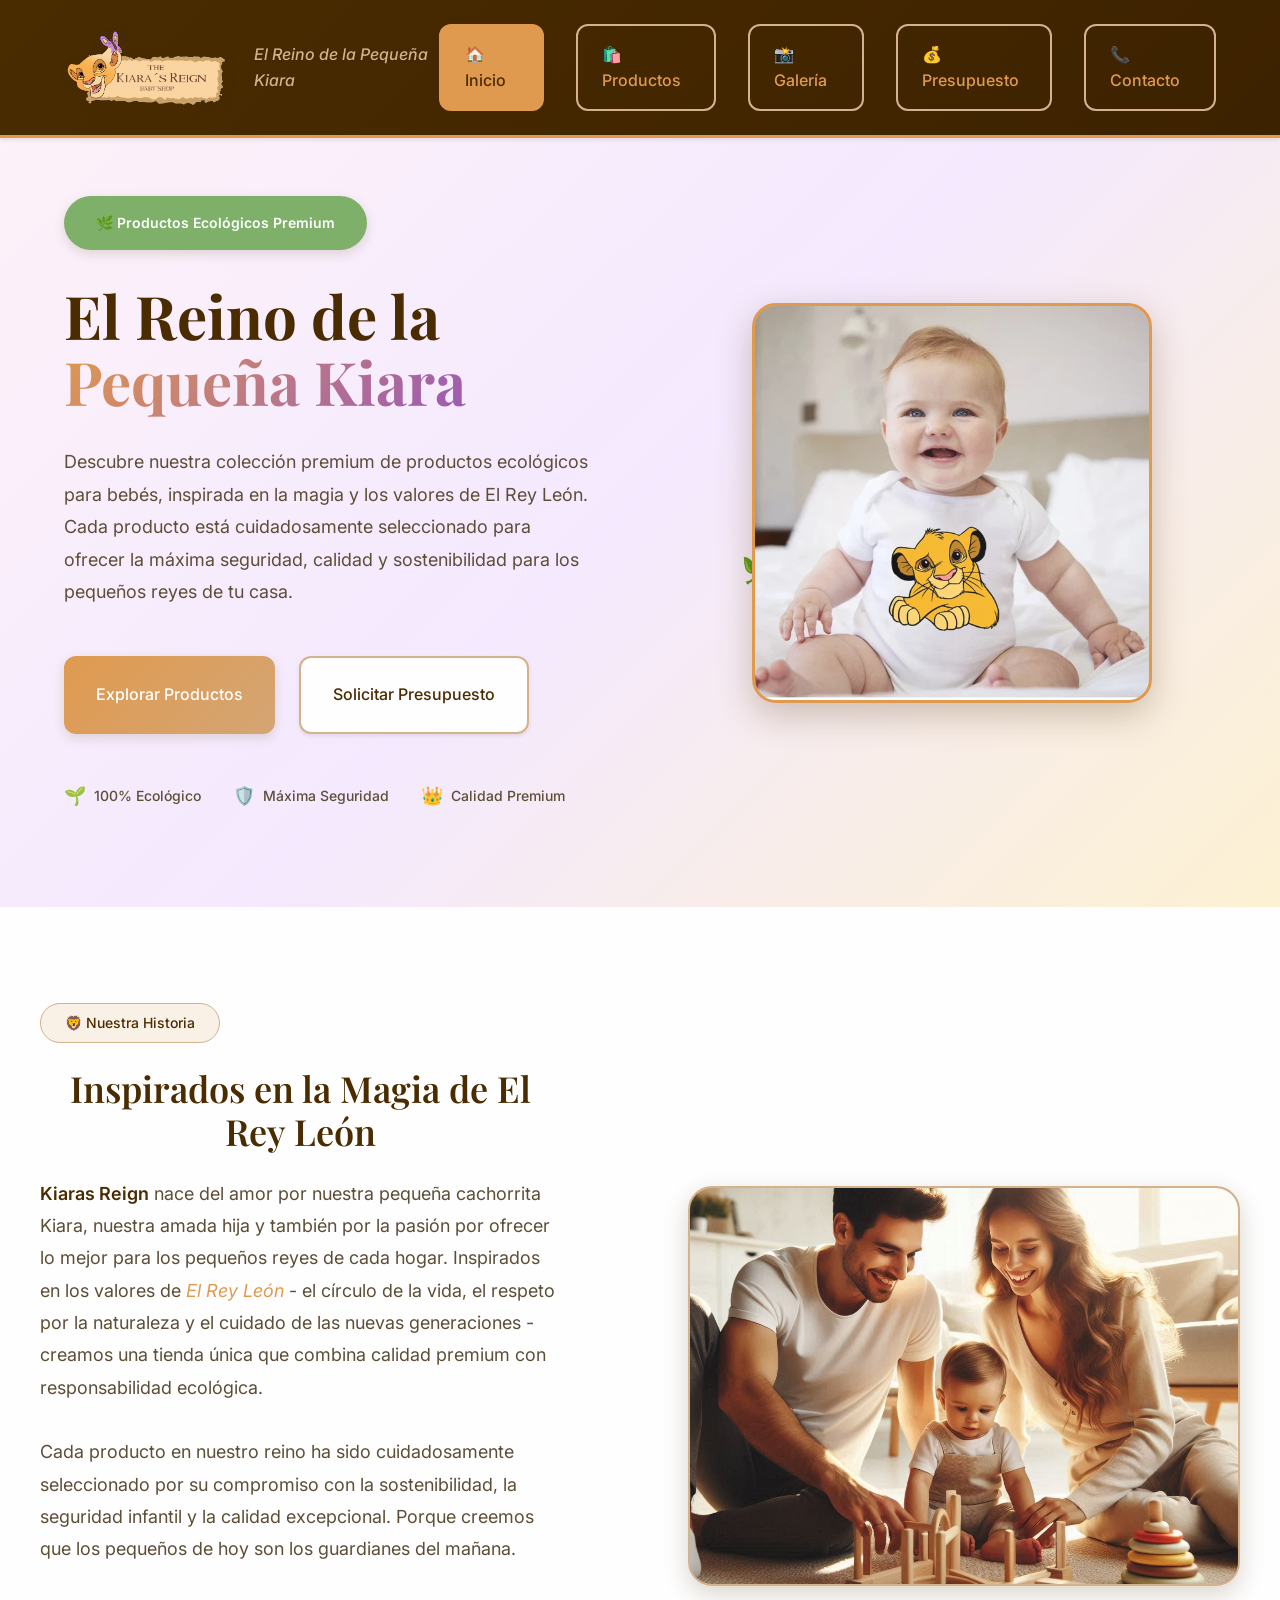
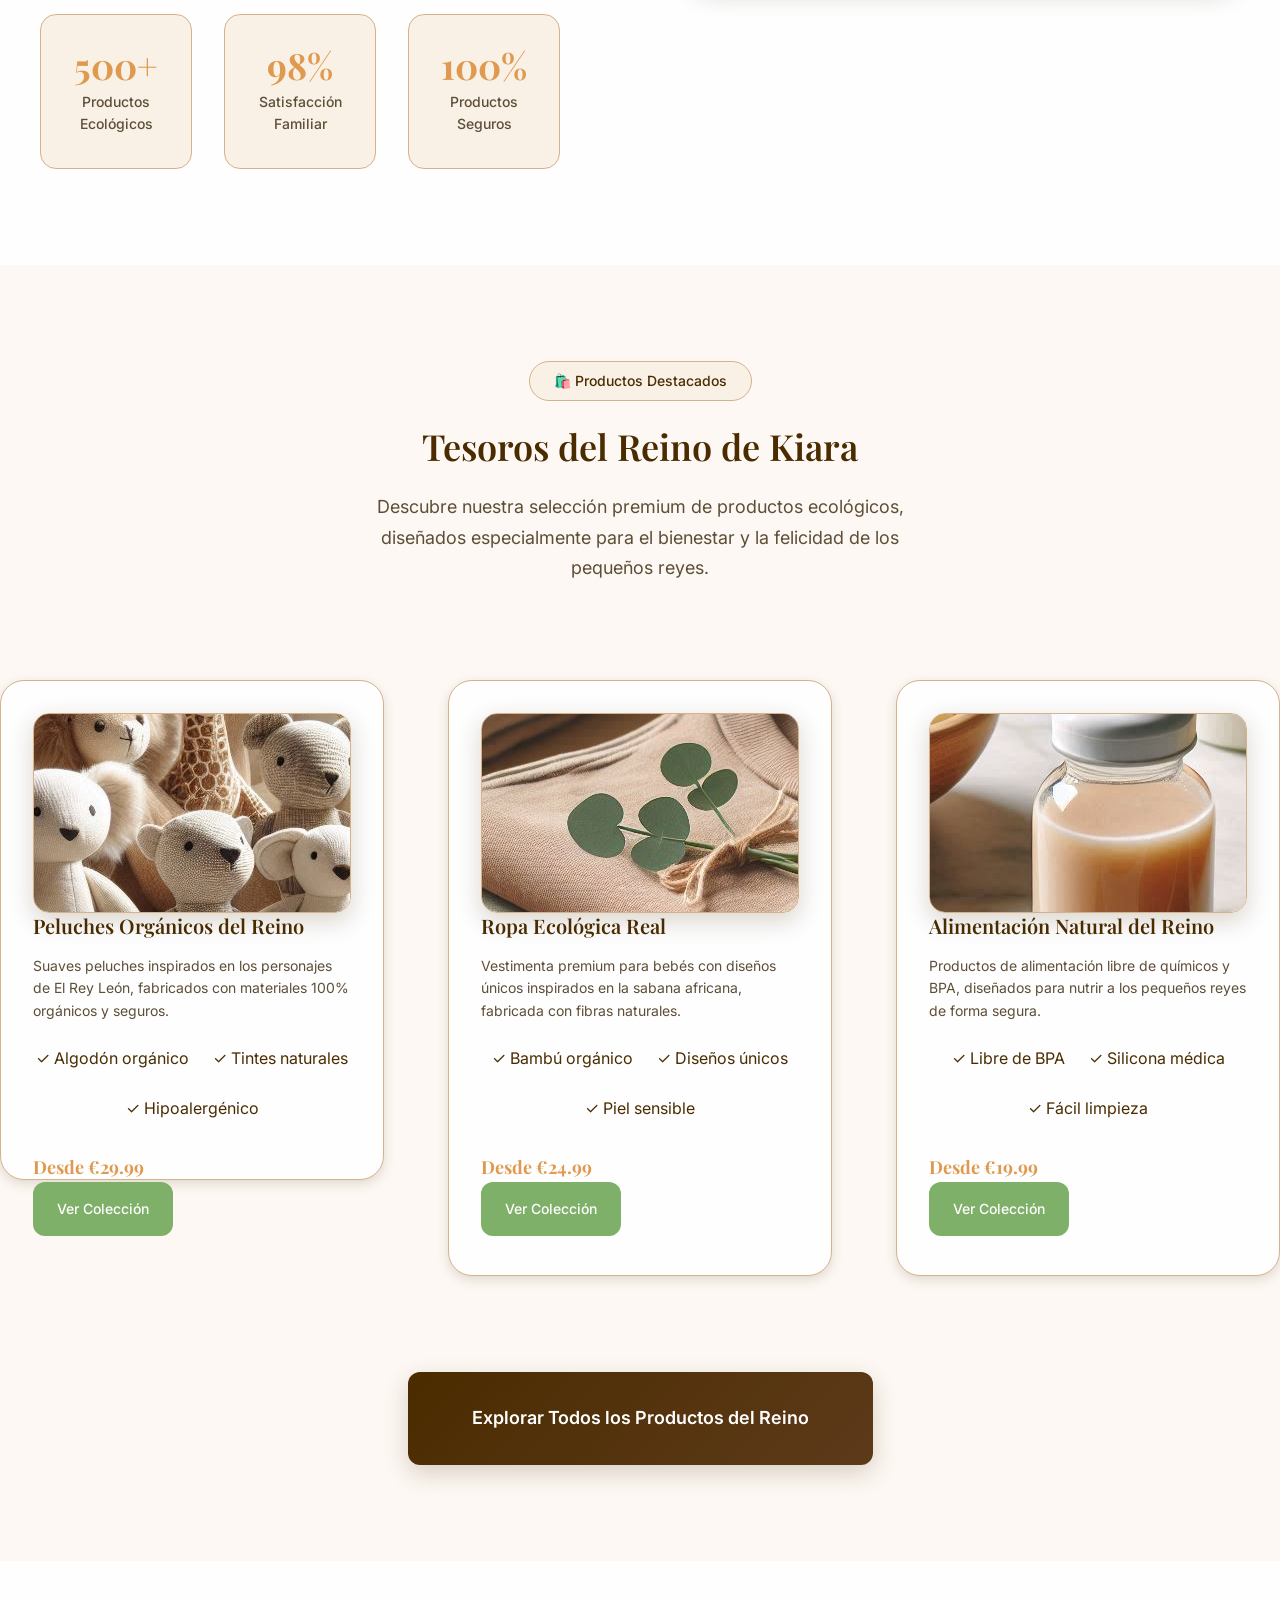
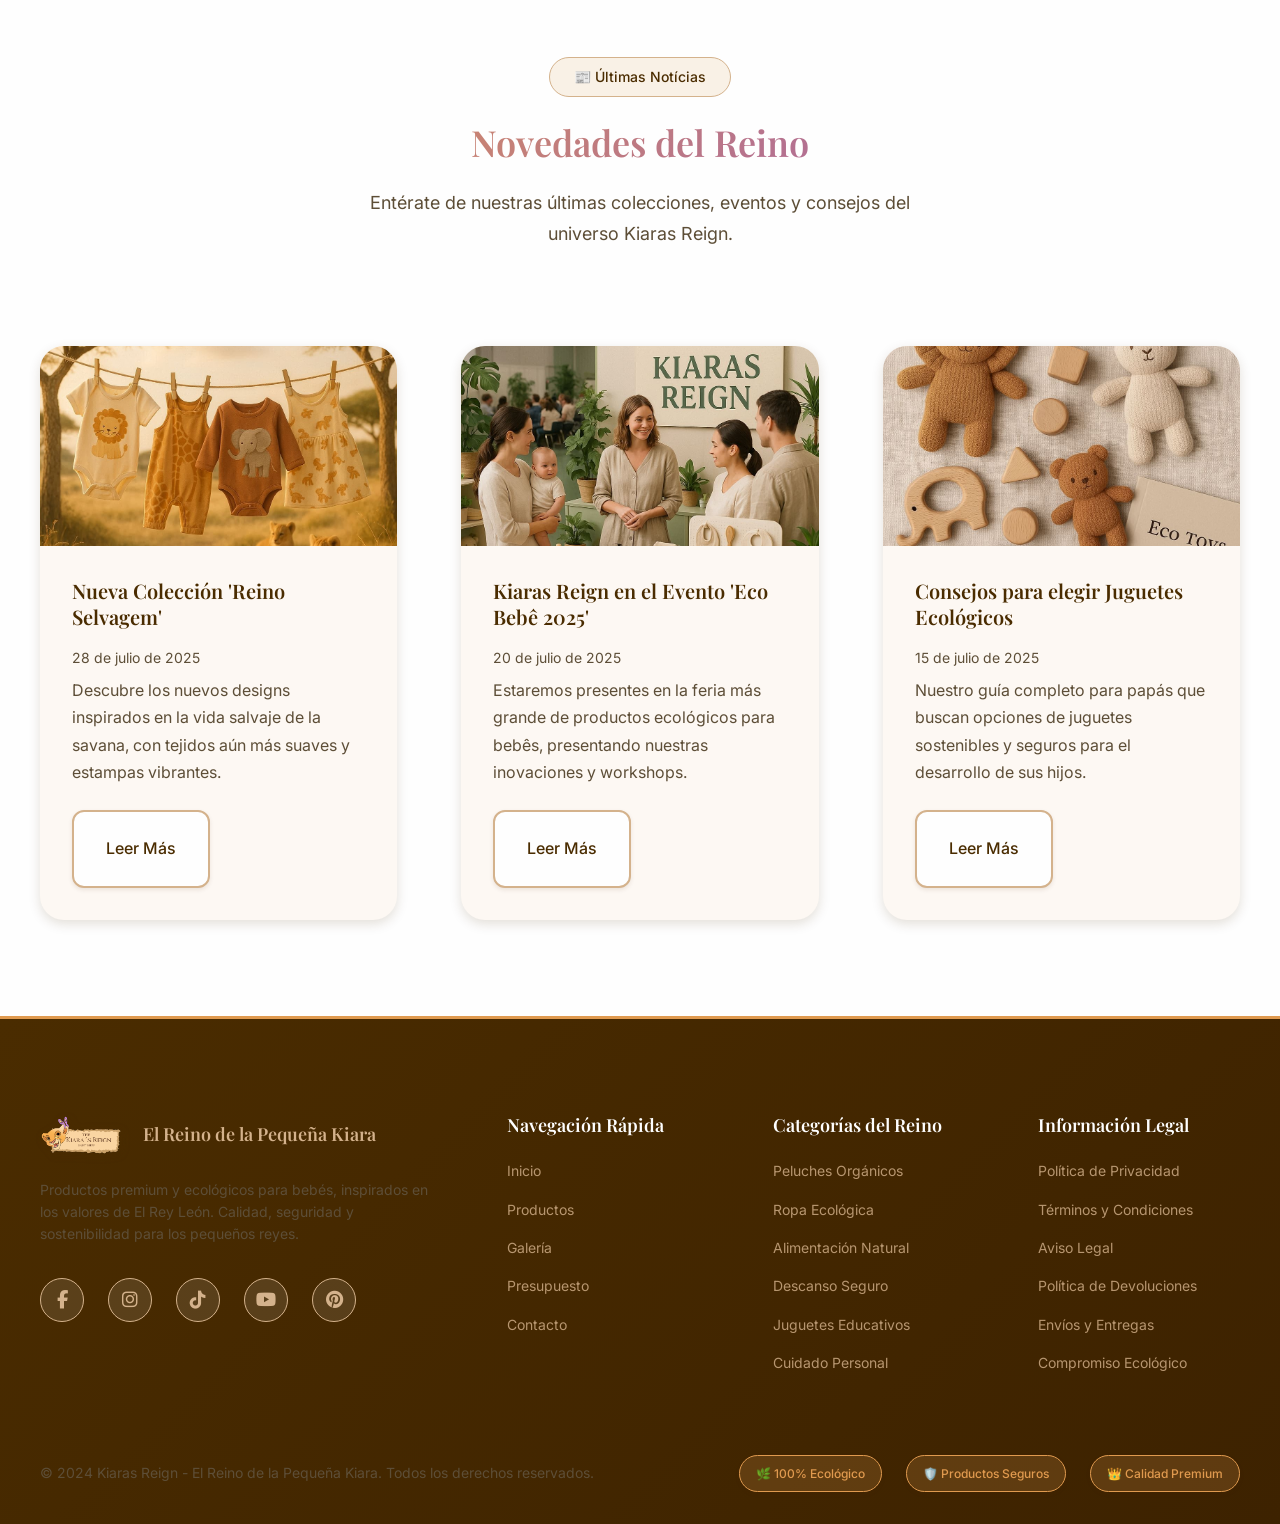
==== commit 071856df: "Add files via upload" ====
--- a/index.html
+++ b/index.html
@@ -1,361 +1,370 @@
-<!DOCTYPE html>
-<html lang="es">
-<head>
-    <meta charset="UTF-8">
-    <meta name="viewport" content="width=device-width, initial-scale=1.0">
-    <title>Kiaras Reign - Tienda Premium de Productos para Bebés | El Reino de la Pequeña Kiara</title>
-    <meta name="description" content="Kiaras Reign - Tienda premium de productos ecológicos para bebés inspirada en El Rey León. Calidad, seguridad y sostenibilidad para los pequeños reyes de la casa.">
-    <meta name="keywords" content="productos bebés, ecológico, sostenible, Rey León, Kiara, premium, seguridad infantil, productos naturales">
-    <meta name="author" content="Kiaras Reign Baby Shop">
-    <meta name="robots" content="index, follow">
-    
-    <!-- Open Graph -->
-    <meta property="og:title" content="Kiaras Reign - El Reino de la Pequeña Kiara">
-    <meta property="og:description" content="Productos premium y ecológicos para bebés inspirados en El Rey León">
-    <meta property="og:type" content="website">
-    <meta property="og:url" content="https://kiarasreign.com">
-    <meta property="og:image" content="https://kiarasreign.com/images/og-kiara.jpg">
-    
-    <link rel="canonical" href="https://kiarasreign.com">
-    <link rel="stylesheet" href="css/style.css">
-    <link rel="preconnect" href="https://fonts.googleapis.com">
-    <link rel="preconnect" href="https://fonts.gstatic.com" crossorigin>
-    <link href="https://fonts.googleapis.com/css2?family=Playfair+Display:wght@400;600;700&family=Inter:wght@300;400;500;600&display=swap" rel="stylesheet">
-
-    <!-- Iconos -->
-    <link rel="stylesheet" href="https://cdnjs.cloudflare.com/ajax/libs/font-awesome/6.5.2/css/all.min.css" integrity="sha512-SnH5WK+bZxgPHs44uWIX+LLJAJ9/2PkPKZ5QiAj6Ta86w+fsb2TkcmfRyVX3pBnMFcV7oQPJkl9QevSCWr3W6A==" crossorigin="anonymous" referrerpolicy="no-referrer">
-</head>
-<body>
-    <!-- Header Principal -->
-    <header class="main-header">
-        <nav class="navbar">
-            <div class="nav-container">
-                <div class="logo">
-                    <div class="logo-icon">
-                        <img src="images/logo.png" alt="Kiaras Reign - El Reino de la Pequeña Kiara" class="logo-image">
-                    </div>
-                    <div class="logo-text">
-                        <span class="tagline">El Reino de la Pequeña Kiara</span>
-                    </div>
-                </div>
-
-                <ul class="nav-menu">
-                    <li><a href="index.html" class="nav-link active">🏠 Inicio</a></li>
-                    <li><a href="productos.html" class="nav-link">🛍️ Productos</a></li>
-                    <li><a href="galeria.html" class="nav-link">🖼️ Galería</a></li>
-                    <li><a href="presupuesto.html" class="nav-link">💰 Presupuesto</a></li>
-                    <li><a href="contacto.html" class="nav-link">📞 Contacto</a></li>
-                </ul>
-                <div class="hamburger">
-                    <span></span>
-                    <span></span>
-                    <span></span>
-                </div>
-            </div>
-        </nav>
-    </header>
-
-    <!-- Contenido Principal -->
-    <main class="main-content">
-        <!-- Sección Hero -->
-        <section class="hero-section">
-            <div class="hero-container">
-                <div class="hero-content">
-                    <div class="hero-badge">🌿 Productos Ecológicos Premium</div>
-                    <h1 class="hero-title">
-                        El Reino de la 
-                        <span class="text-gradient">Pequeña Kiara</span>
-                    </h1>
-                    <p class="hero-description">
-                        Descubre nuestra colección premium de productos ecológicos para bebés, 
-                        inspirada en la magia y los valores de El Rey León. Cada producto está 
-                        cuidadosamente seleccionado para ofrecer la máxima seguridad, calidad 
-                        y sostenibilidad para los pequeños reyes de tu casa.
-                    </p>
-                    <div class="hero-buttons">
-                        <a href="productos.html" class="btn btn-primary">
-                            Explorar Productos
-                        </a>
-                        <a href="presupuesto.html" class="btn btn-secondary">
-                            Solicitar Presupuesto
-                        </a>
-                    </div>
-                    <div class="hero-features">
-                        <div class="feature-item">
-                            <span class="feature-icon">🌱</span>
-                            <span>100% Ecológico</span>
-                        </div>
-                        <div class="feature-item">
-                            <span class="feature-icon">🛡️</span>
-                            <span>Máxima Seguridad</span>
-                        </div>
-                        <div class="feature-item">
-                            <span class="feature-icon">👑</span>
-                            <span>Calidad Premium</span>
-                        </div>
-                    </div>
-                </div>
-                <div class="hero-visual">
-                    <div class="floating-elements">
-                        <div class="floating-item crown">👑</div>
-                        <div class="floating-item leaf">🌿</div>
-                        <div class="floating-item heart">💚</div>
-                        <div class="floating-item star">⭐</div>
-                    </div>
-                    <div class="hero-image-placeholder">
-                        <img src="images/kiara.jpg" alt="El Reino de Kiara" class="hero-main-image">
-                    </div>
-                </div>
-            </div>
-        </section>
-
-        <!-- Sección Sobre Nosotros -->
-        <section class="about-section">
-            <div class="container">
-                <div class="about-content">
-                    <div class="about-text">
-                        <div class="section-badge">🦁 Nuestra Historia</div>
-                        <h2 class="section-title">Inspirados en la Magia de El Rey León</h2>
-                        <div class="about-description">
-                            <p>
-                                <strong>Kiaras Reign</strong> nace del amor por nuestra pequeña cachorrita Kiara, nuestra amada hija y también
-                                por la pasión por ofrecer lo mejor para los pequeños reyes de cada hogar. 
-                                Inspirados en los valores de <em>El Rey León</em> - el círculo de la vida, el respeto por la naturaleza 
-                                y el cuidado de las nuevas generaciones - creamos una tienda única que combina calidad premium 
-                                con responsabilidad ecológica.
-                            </p>
-                            <p>
-                                Cada producto en nuestro reino ha sido cuidadosamente seleccionado por su compromiso con la 
-                                sostenibilidad, la seguridad infantil y la calidad excepcional. Porque creemos que los pequeños 
-                                de hoy son los guardianes del mañana.
-                            </p>
-                        </div>
-                        <div class="about-stats">
-                            <div class="stat-item">
-                                <div class="stat-number">500+</div>
-                                <div class="stat-label">Productos Ecológicos</div>
-                            </div>
-                            <div class="stat-item">
-                                <div class="stat-number">98%</div>
-                                <div class="stat-label">Satisfacción Familiar</div>
-                            </div>
-                            <div class="stat-item">
-                                <div class="stat-number">100%</div>
-                                <div class="stat-label">Productos Seguros</div>
-                            </div>
-                        </div>
-                    </div>
-                    <div class="about-image">
-                        <div class="image-placeholder">
-                            <div class="image-content">
-                                <img src="images/familia.jpg" alt="Familia jugando con Kiaras Reign" class="about-main-image">
-                            </div>
-                        </div>
-                        <div class="image-badges">
-                            <div class="badge eco">🌿 Eco-Friendly</div>
-                            <div class="badge premium">👑 Premium</div>
-                        </div>
-                    </div>
-                </div>
-            </div>
-        </section>
-
-        <!-- Sección Productos Destacados -->
-        <section class="products-section">
-            <div class="container">
-                <div class="section-header">
-                    <div class="section-badge">🛍️ Productos Destacados</div>
-                    <h2 class="section-title">Tesoros del Reino de Kiara</h2>
-                    <p class="section-description">
-                        Descubre nuestra selección premium de productos ecológicos, diseñados especialmente 
-                        para el bienestar y la felicidad de los pequeños reyes.
-                    </p>
-                </div>
-                <div class="products-grid">
-                    <div class="product-card">
-                        <div class="product-badge eco">🌿 Ecológico</div>
-                        <div class="product-image">
-                            <div class="image-placeholder">
-                                <div class="image-content">
-                                    <img src="images/peluche.jpg" alt="Peluche Orgánico" class="teddy-bear-image">
-                                </div>
-                            </div>
-                        </div>
-                        <div class="product-info">
-                            <h3 class="product-title">Peluches Orgánicos del Reino</h3>
-                            <p class="product-description">
-                                Suaves peluches inspirados en los personajes de El Rey León, 
-                                fabricados con materiales 100% orgánicos y seguros.
-                            </p>
-                            <div class="product-features">
-                                <span class="feature">✓ Algodón orgánico</span>
-                                <span class="feature">✓ Tintes naturales</span>
-                                <span class="feature">✓ Hipoalergénico</span>
-                            </div>
-                            <div class="product-price">Desde €29.99</div>
-                            <a href="productos.html" class="btn btn-product">Ver Colección</a>
-                        </div>
-                    </div>
-
-                    <div class="product-card">
-                        <div class="product-badge premium">👑 Premium</div>
-                        <div class="product-image">
-                            <div class="image-placeholder">
-                                <div class="image-content">
-                                    <img src="images/ropa.jpg" alt="Ropa Ecológica" class="clothes-image">
-                                </div>
-                            </div>
-                        </div>
-                        <div class="product-info">
-                            <h3 class="product-title">Ropa Ecológica Real</h3>
-                            <p class="product-description">
-                                Vestimenta premium para bebés con diseños únicos inspirados 
-                                en la sabana africana, fabricada con fibras naturales.
-                            </p>
-                            <div class="product-features">
-                                <span class="feature">✓ Bambú orgánico</span>
-                                <span class="feature">✓ Diseños únicos</span>
-                                <span class="feature">✓ Piel sensible</span>
-                            </div>
-                            <div class="product-price">Desde €24.99</div>
-                            <a href="productos.html" class="btn btn-product">Ver Colección</a>
-                        </div>
-                    </div>
-
-                    <div class="product-card">
-                        <div class="product-badge safe">🛡️ Seguro</div>
-                        <div class="product-image">
-                            <div class="image-placeholder">
-                                <div class="image-content">
-                                    <img src="images/bodegón.jpg" alt="Alimentación Natural" class="food-image">
-                                </div>
-                            </div>
-                        </div>
-                        <div class="product-info">
-                            <h3 class="product-title">Alimentación Natural del Reino</h3>
-                            <p class="product-description">
-                                Productos de alimentación libre de químicos y BPA, 
-                                diseñados para nutrir a los pequeños reyes de forma segura.
-                            </p>
-                            <div class="product-features">
-                                <span class="feature">✓ Libre de BPA</span>
-                                <span class="feature">✓ Silicona médica</span>
-                                <span class="feature">✓ Fácil limpieza</span>
-                            </div>
-                            <div class="product-price">Desde €19.99</div>
-                            <a href="productos.html" class="btn btn-product">Ver Colección</a>
-                        </div>
-                    </div>
-                </div>
-                <div class="products-cta">
-                    <a href="productos.html" class="btn btn-primary-large">
-                        Explorar Todos los Productos del Reino
-                    </a>
-                </div>
-            </div>
-        </section>
-
-        <!-- Sección de Noticias (Nueva) -->
-        <section class="news-section">
-            <div class="container">
-                <div class="section-header">
-                    <div class="section-badge">📰 Últimas Noticias</div>
-                    <h2 class="section-title">Novedades del Reino</h2>
-                    <p class="section-description">
-                        Mantente al día con las últimas noticias, consejos y novedades de Kiaras Reign.
-                    </p>
-                </div>
-                <div id="news-container" class="news-grid">
-                    <!-- Las noticias se cargarán aquí dinámicamente -->
-                    <div class="loading-message">Cargando noticias...</div>
-                </div>
-            </div>
-        </section>
-    </main>
-
-    <!-- Footer -->
-    <footer class="main-footer">
-        <div class="container">
-            <div class="footer-content">
-                <div class="footer-section">
-                    <div class="footer-logo">
-                        <div class="logo-icon">
-                            <img src="images/logo.png" alt="Kiaras Reign" class="footer-logo-image">
-                        </div>
-                        <div class="logo-text">
-                            <span>El Reino de la Pequeña Kiara</span>
-                        </div>
-                    </div>
-                    <p class="footer-description">
-                        Productos premium y ecológicos para bebés, inspirados en los valores 
-                        de El Rey León. Calidad, seguridad y sostenibilidad para los pequeños reyes.
-                    </p>
-                    <div class="footer-social">
-                        <a href="#" class="social-icon-link" aria-label="Facebook">
-                            <i class="fab fa-facebook-f"></i>
-                        </a>
-                        <a href="#" class="social-icon-link" aria-label="Instagram">
-                            <i class="fab fa-instagram"></i>
-                        </a>
-                        <a href="#" class="social-icon-link" aria-label="TikTok">
-                            <i class="fab fa-tiktok"></i>
-                        </a>
-                        <a href="#" class="social-icon-link" aria-label="YouTube">
-                            <i class="fab fa-youtube"></i>
-                        </a>
-                        <a href="#" class="social-icon-link" aria-label="Pinterest">
-                            <i class="fab fa-pinterest"></i>
-                        </a>
-                    </div>
-                </div>
-                
-                <div class="footer-section">
-                    <h4 class="footer-title">Navegación Rápida</h4>
-                    <ul class="footer-links">
-                        <li><a href="index.html">Inicio</a></li>
-                        <li><a href="productos.html">Productos</a></li>
-                        <li><a href="galeria.html">Galería</a></li>
-                        <li><a href="presupuesto.html">Presupuesto</a></li>
-                        <li><a href="contacto.html">Contacto</a></li>
-                    </ul>
-                </div>
-                
-                <div class="footer-section">
-                    <h4 class="footer-title">Categorías del Reino</h4>
-                    <ul class="footer-links">
-                        <li><a href="productos.html#peluches">Peluches Orgánicos</a></li>
-                        <li><a href="productos.html#ropa">Ropa Ecológica</a></li>
-                        <li><a href="productos.html#alimentacion">Alimentación Natural</a></li>
-                        <li><a href="productos.html#descanso">Productos de Descanso</a></li>
-                        <li><a href="productos.html#juguetes">Juguetes Educativos</a></li>
-                    </ul>
-                </div>
-                
-                <div class="footer-section">
-                    <h4 class="footer-title">Contacto</h4>
-                    <div class="footer-contact">
-                        <p><i class="fas fa-map-marker-alt"></i> Calle de la Sabana Real, 123<br>28001 Madrid, España</p>
-                        <p><i class="fas fa-phone"></i> +34 (91) 123-4567</p>
-                        <p><i class="fas fa-envelope"></i> hola@kiarasreign.com</p>
-                    </div>
-                </div>
-            </div>
-            
-            <div class="footer-bottom">
-                <div class="footer-legal">
-                    <p>&copy; 2025 Kiaras Reign. Todos los derechos reservados.</p>
-                    <div class="legal-links">
-                        <a href="#">Política de Privacidad</a>
-                        <a href="#">Términos y Condiciones</a>
-                        <a href="#">Aviso Legal</a>
-                    </div>
-                </div>
-            </div>
-        </div>
-    </footer>
-
-    <!-- Scripts -->
-    <script src="js/main.js"></script>
-</body>
-</html>
-
+<!DOCTYPE html>
+<html lang="es">
+<head>
+    <meta charset="UTF-8">
+    <meta name="viewport" content="width=device-width, initial-scale=1.0">
+    <title>Kiaras Reign - Tienda Premium de Productos para Bebés | El Reino de la Pequeña Kiara</title>
+    <meta name="description" content="Kiaras Reign - Tienda premium de productos ecológicos para bebés inspirada en El Rey León. Calidad, seguridad y sostenibilidad para los pequeños reyes de la casa.">
+    <meta name="keywords" content="productos bebés, ecológico, sostenible, Rey León, Kiara, premium, seguridad infantil, productos naturales">
+    <meta name="author" content="Kiaras Reign Baby Shop">
+    <meta name="robots" content="index, follow">
+    
+    <!-- Open Graph -->
+    <meta property="og:title" content="Kiaras Reign - El Reino de la Pequeña Kiara">
+    <meta property="og:description" content="Productos premium y ecológicos para bebés inspirados en El Rey León">
+    <meta property="og:type" content="website">
+    <meta property="og:url" content="https://kiarasreign.com">
+    <meta property="og:image" content="https://kiarasreign.com/images/og-kiara.jpg">
+    
+    <link rel="canonical" href="https://kiarasreign.com">
+    <link rel="stylesheet" href="css/style.css">
+    <link rel="preconnect" href="https://fonts.googleapis.com">
+    <link rel="preconnect" href="https://fonts.gstatic.com" crossorigin>
+    <link href="https://fonts.googleapis.com/css2?family=Playfair+Display:wght@400;600;700&family=Inter:wght@300;400;500;600&display=swap" rel="stylesheet">
+
+    <!-- Iconos -->
+     <link rel="stylesheet" href="https://cdnjs.cloudflare.com/ajax/libs/font-awesome/6.5.2/css/all.min.css" integrity="sha512-SnH5WK+bZxgPHs44uWIX+LLJAJ9/2PkPKZ5QiAj6Ta86w+fsb2TkcmfRyVX3pBnMFcV7oQPJkl9QevSCWr3W6A==" crossorigin="anonymous" referrerpolicy="no-referrer" >
+</head>
+<body>
+    <!-- Header Principal -->
+    <header class="main-header">
+        <nav class="navbar">
+            <div class="nav-container">
+                <div class="logo">
+  <div class="logo-icon">
+    <img src="images/logo.png" alt="Kiaras Reign - El Reino de la Pequeña Kiara" width="1241" height="570" class="logo-image"> 
+  </div>
+  <div class="logo-text">
+    <span class="tagline">El Reino de la Pequeña Kiara</span>
+  </div>
+</div>
+
+                <ul class="nav-menu">
+                    <li><a href="index.html" class="nav-link active">🏠 Inicio</a></li>
+                    <li><a href="views/productos.html" class="nav-link">🛍️ Productos</a></li>
+                    <li><a href="views/galeria.html" class="nav-link">📸 Galería</a></li>   
+                    <li><a href="views/presupuesto.html" class="nav-link">💰 Presupuesto</a></li>
+                    <li><a href="views/contacto.html" class="nav-link">📞 Contacto</a></li>
+                </ul>
+                <div class="hamburger">
+                    <span></span>
+                    <span></span>
+                    <span></span>
+                </div>
+            </div>
+        </nav>
+    </header>
+
+    <!-- Contenido Principal -->
+    <main class="main-content">
+        <!-- Sección Hero -->
+        <section class="hero-section">
+            <div class="hero-container">
+                <div class="hero-content">
+                    <div class="hero-badge">🌿 Productos Ecológicos Premium</div>
+                    <h1 class="hero-title">
+                        El Reino de la 
+                        <span class="text-gradient">Pequeña Kiara</span>
+                    </h1>
+                    <p class="hero-description">
+                        Descubre nuestra colección premium de productos ecológicos para bebés, 
+                        inspirada en la magia y los valores de El Rey León. Cada producto está 
+                        cuidadosamente seleccionado para ofrecer la máxima seguridad, calidad 
+                        y sostenibilidad para los pequeños reyes de tu casa.
+                    </p>
+                    <div class="hero-buttons">
+                        <a href="productos.html" class="btn btn-primary">
+                             Explorar Productos
+                        </a>
+                        <a href="presupuesto.html" class="btn btn-secondary">
+                             Solicitar Presupuesto
+                        </a>
+                    </div>
+                    <div class="hero-features">
+                        <div class="feature-item">
+                            <span class="feature-icon">🌱</span>
+                            <span>100% Ecológico</span>
+                        </div>
+                        <div class="feature-item">
+                            <span class="feature-icon">🛡️</span>
+                            <span>Máxima Seguridad</span>
+                        </div>
+                        <div class="feature-item">
+                            <span class="feature-icon">👑</span>
+                            <span>Calidad Premium</span>
+                        </div>
+                    </div>
+                </div>
+                <div class="hero-visual">
+                    <div class="floating-elements">
+                        <div class="floating-item crown">👑</div>
+                        <div class="floating-item leaf">🌿</div>
+                        <div class="floating-item heart">💚</div>
+                        <div class="floating-item star">⭐</div>
+                    </div>
+                    <div class="hero-image-placeholder">
+                         <img src="images/kiara.jpg" width="640" height="640" alt="El Reino de Kiara" class="hero-main-image">
+                                                        
+                        </div>
+                    </div>
+                </div>
+                
+        </section>
+
+        <!-- Sección Sobre Nosotros -->
+        <section class="about-section">
+            <div class="container">
+                <div class="about-content">
+                    <div class="about-text">
+                        <div class="section-badge">🦁 Nuestra Historia</div>
+                        <h2 class="section-title">Inspirados en la Magia de El Rey León</h2>
+                        <div class="about-description">
+                            <p>
+                                <strong>Kiaras Reign</strong> nace del amor por nuestra pequeña cachorrita Kiara, nuestra amada hija y también
+                                por la pasión por ofrecer lo mejor para los pequeños reyes de cada hogar. 
+                                Inspirados en los valores de <em>El Rey León</em> - el círculo de la vida, el respeto por la naturaleza 
+                                y el cuidado de las nuevas generaciones - creamos una tienda única que combina calidad premium 
+                                con responsabilidad ecológica.
+                            </p>
+                            <p>
+                                Cada producto en nuestro reino ha sido cuidadosamente seleccionado por su compromiso con la 
+                                sostenibilidad, la seguridad infantil y la calidad excepcional. Porque creemos que los pequeños 
+                                de hoy son los guardianes del mañana.
+                            </p>
+                        </div>
+                        <div class="about-stats">
+                            <div class="stat-item">
+                                <div class="stat-number">500+</div>
+                                <div class="stat-label">Productos Ecológicos</div>
+                            </div>
+                            <div class="stat-item">
+                                <div class="stat-number">98%</div>
+                                <div class="stat-label">Satisfacción Familiar</div>
+                            </div>
+                            <div class="stat-item">
+                                <div class="stat-number">100%</div>
+                                <div class="stat-label">Productos Seguros</div>
+                            </div>
+                        </div>
+                    </div>
+                    <div class="about-image">
+                        <div class="image-placeholder">
+                            <div class="image-content">
+                                <img src="images/familia.jpg" width="1024" height="1024" alt="Familia jugando con Kiaras Reign" class="about-main-image">
+                                
+                            </div>
+                        </div>
+                        <div class="image-badges">
+                            <div class="badge eco">🌿 Eco-Friendly</div>
+                            <div class="badge premium">👑 Premium</div>
+                        </div>
+                    </div>
+                </div>
+            </div>
+        </section>
+
+        <!-- Sección Productos Destacados -->
+        <section class="products-section">
+            <div class="container">
+                <div class="section-header">
+                    <div class="section-badge">🛍️ Productos Destacados</div>
+                    <h2 class="section-title">Tesoros del Reino de Kiara</h2>
+                    <p class="section-description">
+                        Descubre nuestra selección premium de productos ecológicos, diseñados especialmente 
+                        para el bienestar y la felicidad de los pequeños reyes.
+                    </p>
+                </div>
+            </div>
+            <div class="products-grid home-products-grid">
+                <div class="products-grid">
+                    <div class="product-card">
+                        <div class="product-badge eco">🌿 Ecológico</div>
+                        <div class="product-image">
+                            <div class="image-placeholder">
+                                <div class="image-content">
+                                <img src="images/peluche.jpg" width="1024" height="1024" alt="Peluche Orgánico" class="teddy-bear-image">
+                                                          
+                            </div>
+                        </div>
+                        <div class="product-info">
+                            <h3 class="product-title">Peluches Orgánicos del Reino</h3>
+                            <p class="product-description">
+                                Suaves peluches inspirados en los personajes de El Rey León, 
+                                fabricados con materiales 100% orgánicos y seguros.
+                            </p>
+                            <div class="product-features">
+                                <span class="feature">✓ Algodón orgánico</span>
+                                <span class="feature">✓ Tintes naturales</span>
+                                <span class="feature">✓ Hipoalergénico</span>
+                            </div>
+                            <div class="product-price">Desde €29.99</div>
+                            <a href="productos.html" class="btn btn-product">Ver Colección</a>
+                        </div>
+                    </div>
+                </div>
+                </div>
+
+
+                    <div class="product-card">
+                        <div class="product-badge premium">👑 Premium</div>
+                        <div class="product-image">
+                            <div class="image-placeholder">
+                                <div class="image-content">
+                                <img src="images/ropa.jpg" width="1024" height="1024" alt="Ropa Ecológica" class="clothes-image">
+                                
+                            </div>
+                        </div>
+                        <div class="product-info">
+                            <h3 class="product-title">Ropa Ecológica Real</h3>
+                            <p class="product-description">
+                                Vestimenta premium para bebés con diseños únicos inspirados 
+                                en la sabana africana, fabricada con fibras naturales.
+                            </p>
+                            <div class="product-features">
+                                <span class="feature">✓ Bambú orgánico</span>
+                                <span class="feature">✓ Diseños únicos</span>
+                                <span class="feature">✓ Piel sensible</span>
+                            </div>
+                            <div class="product-price">Desde €24.99</div>
+                            <a href="productos.html" class="btn btn-product">Ver Colección</a>
+                        </div>
+                    </div>
+                </div>
+
+                    <div class="product-card">
+                        <div class="product-badge safe">🛡️ Seguro</div>
+                        <div class="product-image">
+                            <div class="image-placeholder">
+                                <div class="image-content">
+                                <img src="images/bodegón.jpg" width="1024" height="1024" alt="Alimentación Natural" class="food-image">
+                            </div>
+                        </div>
+                        <div class="product-info">
+                            <h3 class="product-title">Alimentación Natural del Reino</h3>
+                            <p class="product-description">
+                                Productos de alimentación libre de químicos y BPA, 
+                                diseñados para nutrir a los pequeños reyes de forma segura.
+                            </p>
+                            <div class="product-features">
+                                <span class="feature">✓ Libre de BPA</span>
+                                <span class="feature">✓ Silicona médica</span>
+                                <span class="feature">✓ Fácil limpieza</span>
+                            </div>
+                            <div class="product-price">Desde €19.99</div>
+                            <a href="productos.html" class="btn btn-product">Ver Colección</a>
+                        </div>
+                    </div>
+                    </div>
+                </div>
+                 <div class="products-cta">
+                    <a href="productos.html" class="btn btn-primary-large">
+                         Explorar Todos los Productos del Reino
+                    </a>
+                </div>
+            
+        </section>
+    </main>
+
+    <section class="news-section">
+            <div class="container">
+                <div class="section-header">
+                    <div class="section-badge">📰 Últimas Notícias</div>
+                    <h2 class="section-title text-gradient">Novedades del Reino</h2>
+                    <p class="section-description">
+                        Entérate de nuestras últimas colecciones, eventos y consejos del universo Kiaras Reign.
+                    </p>
+                </div>
+                <div class="news-grid" id="news-container">
+                    <!-- Notícias cargadas aqui por JavaScript -->
+                </div>
+            </div>
+        </section>
+
+    <!-- Footer -->
+    <footer class="main-footer">
+        <div class="container">
+            <div class="footer-content">
+                <div class="footer-section">
+                    <div class="footer-logo">
+                        <div class="logo-icon"><img src="images/logo.png" alt="Kiaras Reign" width="1241" height="570" class="footer-logo-image"></div>
+                        <div class="logo-text">
+                            <span>El Reino de la Pequeña Kiara</span>
+                            
+                        </div>
+                    </div>
+                    <p class="footer-description">
+                        Productos premium y ecológicos para bebés, inspirados en los valores 
+                        de El Rey León. Calidad, seguridad y sostenibilidad para los pequeños reyes.
+                    </p>
+                    <div class="footer-social">
+                         <a href="#" class="social-icon-link" aria-label="Facebook">
+                             <i class="fab fa-facebook-f"></i>
+                         </a>
+                         <a href="#" class="social-icon-link" aria-label="Instagram">
+                             <i class="fab fa-instagram"></i>
+                         </a>
+                         <a href="#" class="social-icon-link" aria-label="TikTok">
+                             <i class="fab fa-tiktok"></i>
+                         </a>
+                         <a href="#" class="social-icon-link" aria-label="YouTube">
+                             <i class="fab fa-youtube"></i>
+                         </a>
+                         <a href="#" class="social-icon-link" aria-label="Pinterest">
+                             <i class="fab fa-pinterest"></i>
+                         </a>
+</div>
+                </div>
+                
+                <div class="footer-section">
+                    <h4 class="footer-title">Navegación Rápida</h4>
+                    <ul class="footer-links">
+                        <li><a href="index.html"> Inicio</a></li>
+                        <li><a href="productos.html"> Productos</a></li>
+                        <li><a href="views/galeria.html">Galería</a></li>
+                        <li><a href="presupuesto.html"> Presupuesto</a></li>
+                        <li><a href="contacto.html"> Contacto</a></li>
+                    </ul>
+                </div>
+                
+                <div class="footer-section">
+                    <h4 class="footer-title">Categorías del Reino</h4>
+                    <ul class="footer-links">
+                        <li><a href="productos.html"> Peluches Orgánicos</a></li>
+                        <li><a href="productos.html"> Ropa Ecológica</a></li>
+                        <li><a href="productos.html"> Alimentación Natural</a></li>
+                        <li><a href="productos.html"> Descanso Seguro</a></li>
+                        <li><a href="productos.html"> Juguetes Educativos</a></li>
+                        <li><a href="productos.html"> Cuidado Personal</a></li>
+                    </ul>
+                </div>
+                
+                <div class="footer-section">
+                    <h4 class="footer-title">Información Legal</h4>
+                    <ul class="footer-links">
+                        <li><a href="#"> Política de Privacidad</a></li>
+                        <li><a href="#"> Términos y Condiciones</a></li>
+                        <li><a href="#"> Aviso Legal</a></li>
+                        <li><a href="#"> Política de Devoluciones</a></li>
+                        <li><a href="#"> Envíos y Entregas</a></li>
+                        <li><a href="#"> Compromiso Ecológico</a></li>
+                    </ul>
+                </div>
+            </div>
+            
+            <div class="footer-bottom">
+                <div class="footer-bottom-content">
+                    <p>&copy; 2024 Kiaras Reign - El Reino de la Pequeña Kiara. Todos los derechos reservados.</p>
+                    <div class="footer-badges">
+                        <span class="badge">🌿 100% Ecológico</span>
+                        <span class="badge">🛡️ Productos Seguros</span>
+                        <span class="badge">👑 Calidad Premium</span>
+                    </div>
+                </div>
+            </div>
+        </div>
+    </footer>
+ <script src="js/script.js"></script>
+   
+</body>
+</html>
+
--- a/css/style.css
+++ b/css/style.css
@@ -91,13 +91,13 @@
 
     
 }
-/* Títulos principales con colores cálidos */
+/* Títulos principales  */
 h1, h2, h3, h4, h5, h6 {
     font-family: var(--font-heading);
     font-weight: 600;
     line-height: 1.2;
     color: var(--brown-savana) 
-    margin-bottom: (--spacing-sm);
+    margin-bottom (--spacing-sm);
 }
 
 /* Título principal del hero */
@@ -115,12 +115,12 @@
     color: var(--brown-savana) !important;
 } 
 
-/* Texto del cuerpo más cálido */
+
 p, .form-description, .section-description {
     color: var(--text-secondary) !important;
 }
 
-/* Asegurar que el texto no sea negro */
+
 body {
     color: var(--brown-savana);
 }
@@ -166,7 +166,7 @@
 .container {
     max-width: 1200px;
     margin: 0 auto;
-    padding: 0 var(--spacing-md);
+    padding: 0 var(--spacing-1g);
 }
 
 .text-gradient {
@@ -253,6 +253,7 @@
     color: var(--text-white);
     font-size: var(--text-sm);
     padding: var(--spacing-sm) var(--spacing-md);
+    margin-top: var(--spacing-1g);
 }
 
 .btn-product:hover {
@@ -275,6 +276,10 @@
 }
 
 /* ===== HEADER Y NAVEGACIÓN ===== */
+
+
+
+
 .main-header {
     background: linear-gradient(135deg, var(--brown-savana), #3D2200);
     backdrop-filter: blur(10px);
@@ -758,9 +763,10 @@
 
 .products-grid {
     display: grid;
-    grid-template-columns: repeat(auto-fit, minmax(350px, 1fr));
-    gap: var(--spacing-xl);
+    grid-template-columns: repeat(auto-fit, minmax(300px, 1fr));
+    gap: var(--spacing-2xl);
     margin-bottom: var(--spacing-3xl);
+    align-items: stretch;
 }
 
 .product-card {
@@ -770,13 +776,16 @@
     box-shadow: var(--shadow-md);
     border: 1px solid var(--cream);
     transition: all var(--transition-normal);
-    position: relative;
-    overflow: hidden;
-}
-
-.product-card:hover {
+    display: flex;
+    flex-direction: column;
+    height: 100%;
+    min-height: 500px;
+}
+
+.product-card:hover:hover {
     transform: translateY(-5px);
-    box-shadow: var(--shadow-xl);
+    box-shadow: var(--shadow-lg);
+    border-color: var(--golden-kiara);
 }
 
 .product-badge {
@@ -806,8 +815,35 @@
 }
 
 .product-image {
-    margin-bottom: var(--spacing-lg);
-    position: relative;
+    width: 100%;
+    height: 250px;
+    object-fit: cover;
+    border-radius: var(--radius-lg);
+    margin-bottom: var(--spacing-md);
+}
+
+.product-content {
+    flex: 1;
+    display: flex;
+    flex-direction: column;
+    justify-content: space-between;
+}
+
+.product-title {
+    font-family: var(--font-heading);
+    font-size: var(--text-xl);
+    font-weight: 600;
+    color: var(--brown-savana);
+    margin-bottom: var(--spacing-sm);
+    line-height: 1.3;
+}
+
+.product-description {
+    font-size: var(--text-sm);
+    color: var(--text-secondary);
+    line-height: 1.6;
+    margin-bottom: var(--spacing-md);
+    flex: 1;
 }
 
 .product-image .image-placeholder {
@@ -1014,7 +1050,7 @@
 
 .map-iframe {
   width: 100%;
-  height: 280px !important; /* Dejar espacio para el botón */
+  height: 280px !important; 
   border: none;
   border-radius: var(--radius-md);
 }
@@ -1162,7 +1198,7 @@
 .checkbox-container {
     display: flex;
     align-items: flex-start;
-    gap: var(--spacing-sm);
+    gap: var(--spacing-3x1);
     cursor: pointer;
     font-size: var(--text-sm);
     line-height: 1.5;
@@ -1206,6 +1242,12 @@
 .checkbox-text .link {
     color: var(--golden-kiara);
     text-decoration: underline;
+}
+
+.checkbox-grid {
+    display: grid;
+    grid-template-columns: repeat(auto-fit, minmax(200px, 1fr)); 
+    gap: var(--spacing-lg); 
 }
 
 .form-submit {
@@ -1649,7 +1691,7 @@
 
 .footer-bottom {
     border-top: 1px solid var(--white-cloud)
-    padding-top: var(--spacing-lg);
+    padding-top var(--spacing-lg);
 }
 
 .footer-bottom-content {
@@ -1730,7 +1772,7 @@
     }
     
     .products-grid {
-        grid-template-columns: 1fr;
+        grid-template-columns: repeat(3, minmax(350px, 1fr));
     }
     
     .form-row {
@@ -2151,6 +2193,7 @@
 
 .form-section h3, .form-section h4 {
     color: var(--brown-savana) !important;
+    padding: var(--spacing-3xl) 0;
 }
 
 .feature-text, .benefit-text {
@@ -2207,4 +2250,229 @@
     .showroom-card { grid-row: 2; }
     .directions-card { grid-row: 3; }
     .booking-card { grid-row: 4; }
-}+}
+
+/* Layout de 3 columnas en home page */ 
+.products-section-grid {
+    Grid-template-columns: repeat(3, 1fr); 
+    max-width: 1200px; 
+    margin: 0 auto; 
+    overflow-x: auto; 
+    white-space: nowrap; 
+    padding-bottom: var(--spacing-md); 
+}
+
+/* Layout de 3 columnas en products page */ 
+
+.catalog-section-section-grid {
+    grid-template-columns: repeat(3, 1fr); 
+    max-width: 1200px; 
+    margin: 0 auto; 
+    overflow-x: auto; 
+    white-space: nowrap; 
+    padding-bottom: var(--spacing-md); 
+}
+
+/* ===== NOTÍCIAS ===== */
+.news-section {
+    padding: var(--spacing-3xl) 0;
+    background: var(--bg-primary);
+}
+
+.news-grid {
+    display: grid;
+    grid-template-columns: repeat(auto-fit, minmax(300px, 1fr));
+    gap: var(--spacing-2xl);
+}
+
+.news-card {
+    background: var(--bg-secondary);
+    border-radius: var(--radius-xl);
+    box-shadow: var(--shadow-md);
+    overflow: hidden;
+    display: flex;
+    flex-direction: column;
+    transition: transform var(--transition-normal);
+}
+
+.news-card:hover {
+    transform: translateY(-5px);
+    box-shadow: var(--shadow-lg);
+}
+
+.news-image {
+    width: 100%;
+    height: 200px; 
+    object-fit: cover;
+}
+
+.news-content {
+    padding: var(--spacing-lg);
+    display: flex;
+    flex-direction: column;
+    flex-grow: 1; 
+}
+
+.news-date {
+    font-size: var(--text-sm);
+    color: var(--text-light);
+    margin-bottom: var(--spacing-xs);
+}
+
+.news-title {
+    font-size: var(--text-xl);
+    color: var(--brown-savana);
+    margin-bottom: var(--spacing-sm);
+    line-height: 1.3;
+}
+
+.news-summary {
+    font-size: var(--text-base);
+    color: var(--text-secondary);
+    margin-bottom: var(--spacing-md);
+    flex-grow: 1; 
+}
+
+.news-link {
+    align-self: flex-start; 
+    margin-top: auto; 
+}
+
+/* ===== SECCIÓN GALERIA ===== */
+
+.gallery-hero {
+    padding: var(--spacing-3xl) 0;
+    background: linear-gradient(135deg, 
+        rgba(253, 242, 248, 0.8) 0%, 
+        rgba(243, 232, 255, 0.8) 50%, 
+        rgba(254, 243, 199, 0.8) 100%);
+    position: relative;
+    overflow: hidden;
+}
+
+.gallery-main-section {
+    padding: var(--spacing-3xl) 0;
+    background: var(--bg-primary);
+}
+
+.gallery-display {
+    display: flex;
+    flex-direction: column;
+    align-items: center;
+    gap: var(--spacing-lg);
+    margin-bottom: var(--spacing-2xl);
+}
+
+.main-gallery-image {
+    max-width: 100%;
+    height: auto;
+    max-height: 600px; 
+    border-radius: var(--radius-xl);
+    box-shadow: var(--shadow-xl);
+    border: 3px solid var(--golden-kiara);
+    object-fit: contain; 
+}
+
+.gallery-controls {
+    display: flex;
+    gap: var(--spacing-md);
+}
+
+.thumbnail-grid {
+    display: grid;
+    grid-template-columns: repeat(auto-fit, minmax(100px, 1fr));
+    gap: var(--spacing-md);
+    max-width: 100%;
+    overflow-x: auto;
+    padding-bottom: var(--spacing-sm); 
+}
+
+.thumbnail-item {
+    width: 100px;
+    height: 100px;
+    object-fit: cover;
+    border-radius: var(--radius-md);
+    cursor: pointer;
+    border: 2px solid transparent;
+    transition: all var(--transition-normal);
+}
+
+.thumbnail-item:hover,
+.thumbnail-item.active {
+    border-color: var(--golden-kiara);
+    transform: scale(1.05);
+    box-shadow: var(--shadow-md);
+}
+
+/* Estilos de Validación de Formulario */
+.form-error {
+    color: var(--red-error); 
+    font-size: var(--text-sm);
+    margin-top: var(--spacing-xs);
+    display: none;
+}
+
+.form-input.invalid {
+    border-color: var(--red-error); 
+    box-shadow: 0 0 0 2px rgba(231, 76, 60, 0.2); 
+}
+
+/* Display de presupuesto */
+.budget-display {
+    font-size: var(--text-2xl);
+    font-weight: 600;
+    color: var(--golden-kiara);
+    background: linear-gradient(135deg, var(--cream) 0%, var(--bg-accent) 100%);
+    padding: var(--spacing-lg);
+    border-radius: var(--radius-lg);
+    text-align: center;
+    border: 2px solid var(--golden-kiara);
+    box-shadow: var(--shadow-md);
+    margin-top: var(--spacing-sm);
+}
+
+/* Estilos de botonos de formularios */
+.btn-secondary-outline {
+    background: transparent;
+    color: var(--brown-savana);
+    border: 2px solid var(--brown-savana);
+    padding: var(--spacing-md) var(--spacing-lg);
+    border-radius: var(--radius-lg);
+    font-weight: 500;
+    transition: all var(--transition-normal);
+    cursor: pointer;
+    margin-left: var(--spacing-md);
+}
+
+.btn-secondary-outline:hover {
+    background: var(--brown-savana);
+    color: var(--text-white);
+}
+
+/* Estilos para controles del mapa */
+.map-controls {
+    display: flex;
+    gap: var(--spacing-md);
+    margin-top: var(--spacing-md);
+    align-items: center;
+}
+
+.map-controls .form-input {
+    flex: 1;
+    margin: 0;
+}
+
+.map-controls .btn {
+    white-space: nowrap;
+}
+
+@media (max-width: 768px) {
+    .map-controls {
+        flex-direction: column;
+        align-items: stretch;
+    }
+    
+    .map-controls .form-input {
+        margin-bottom: var(--spacing-sm);
+    }
+}
